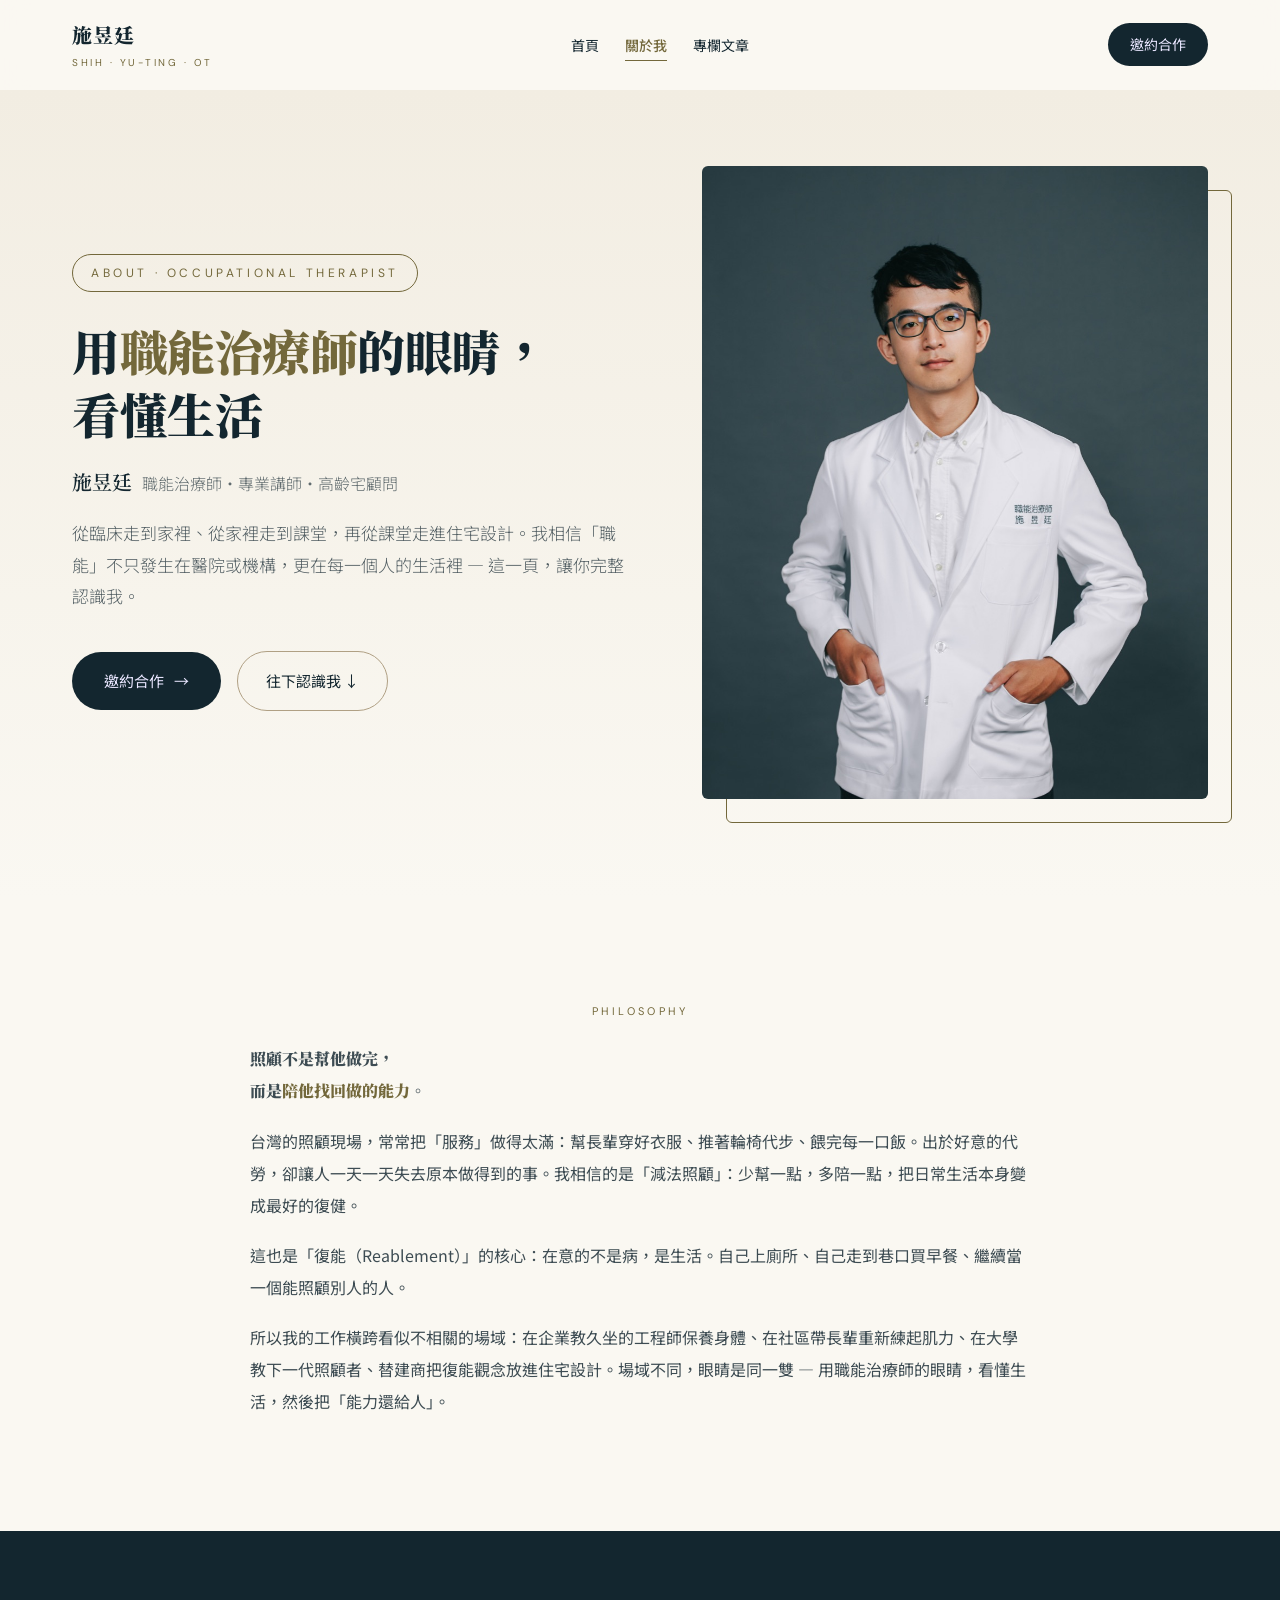
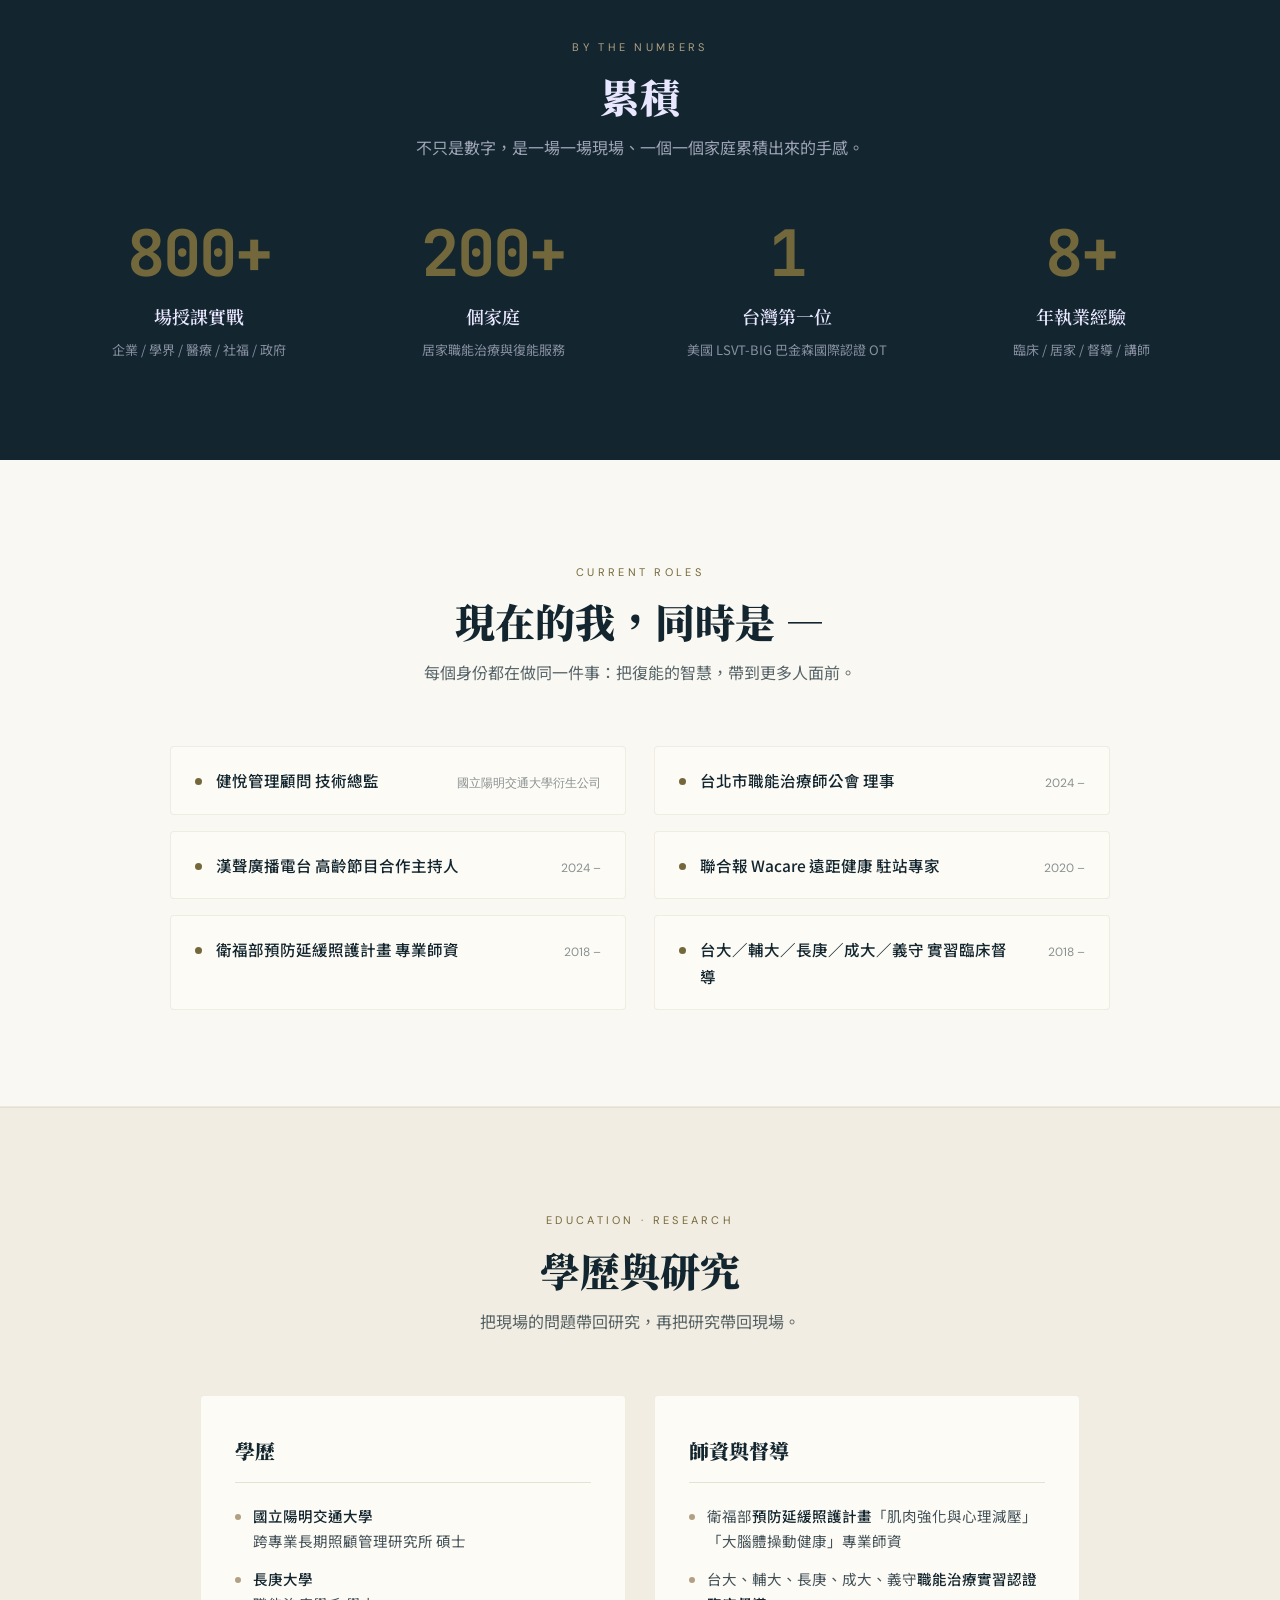
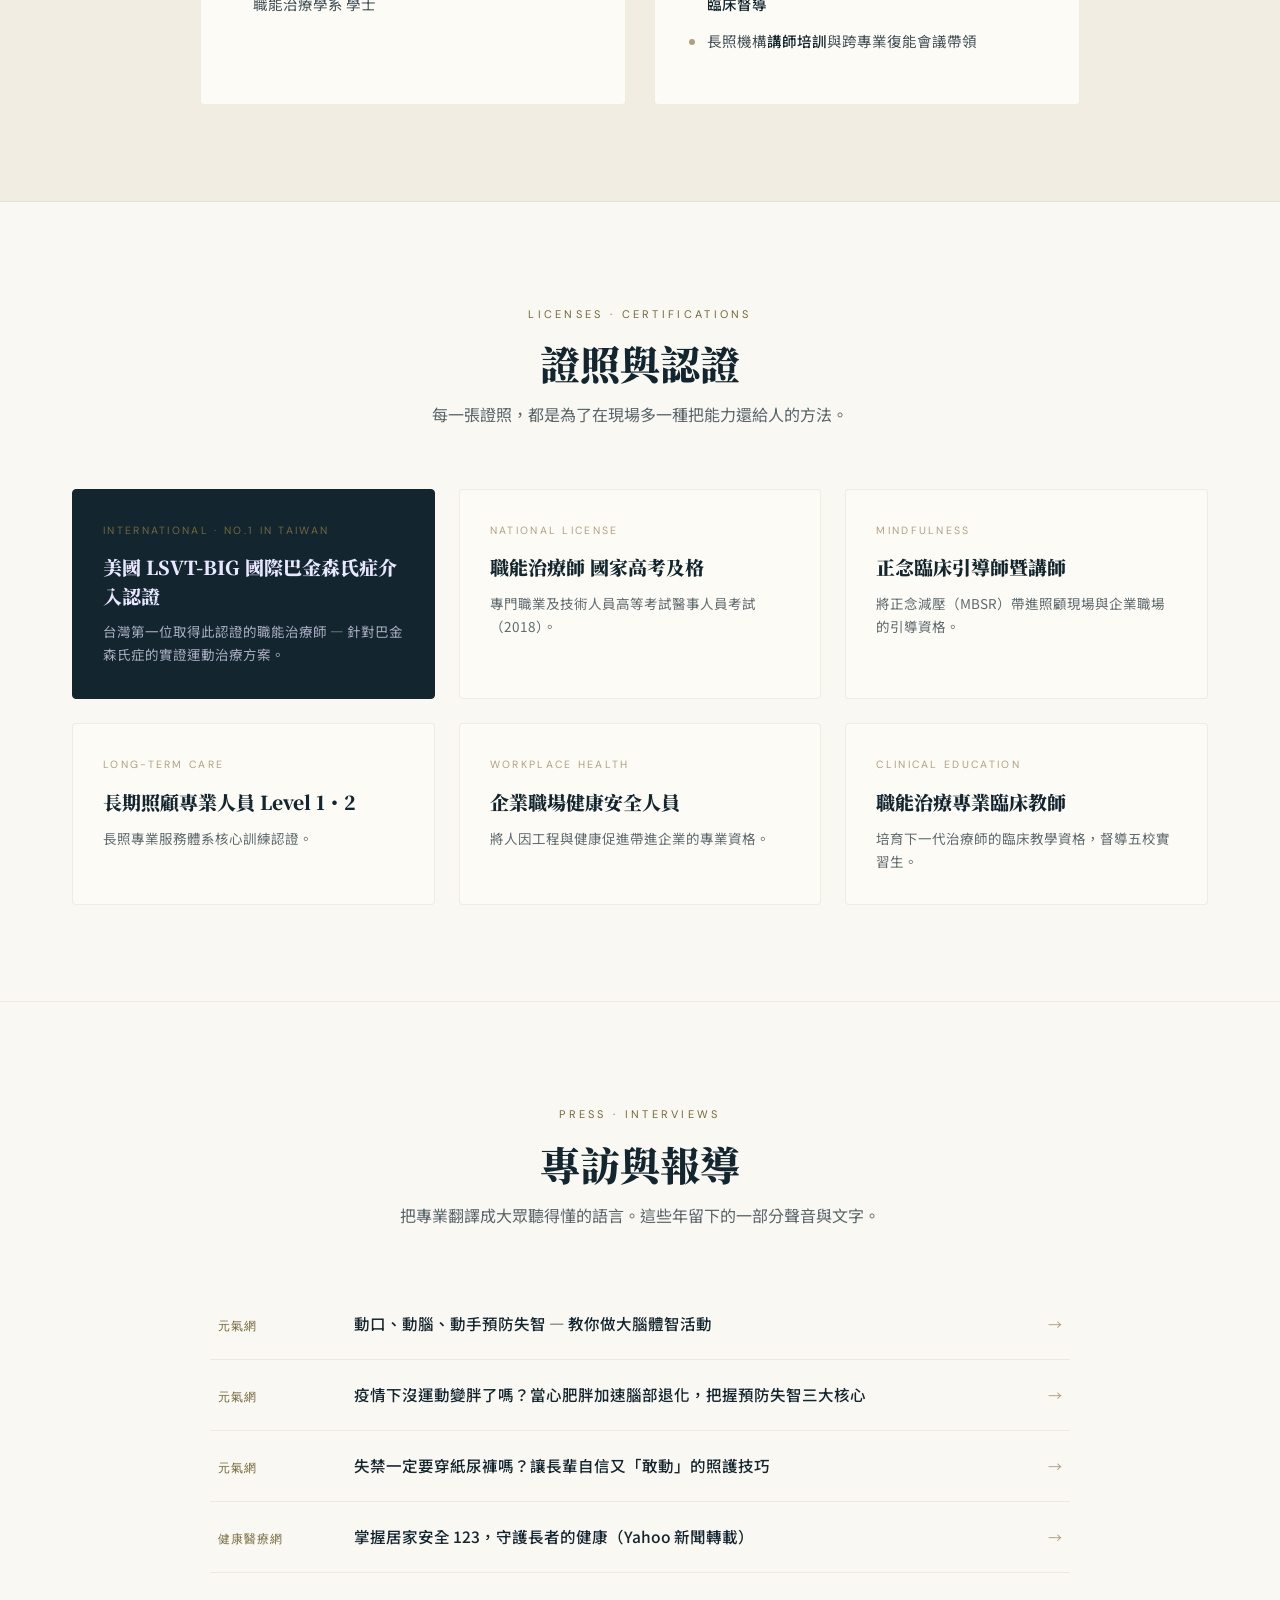
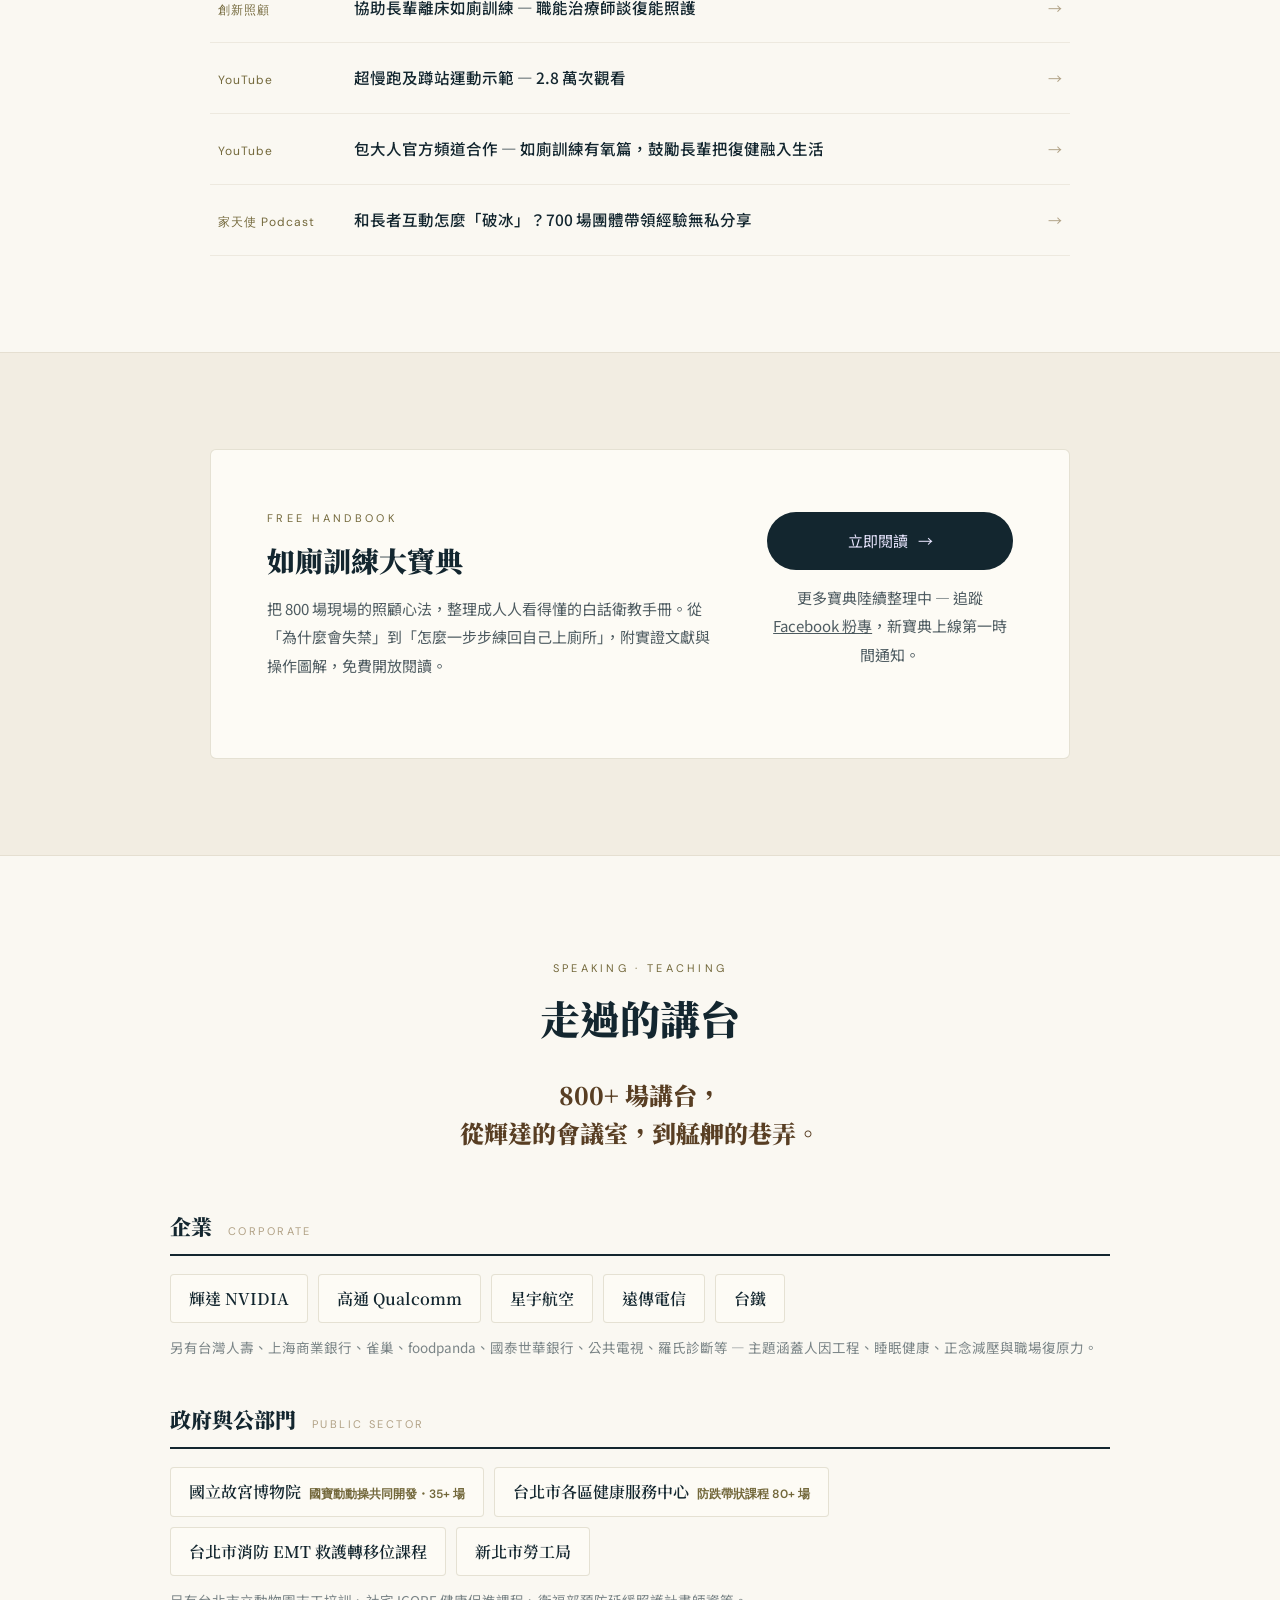
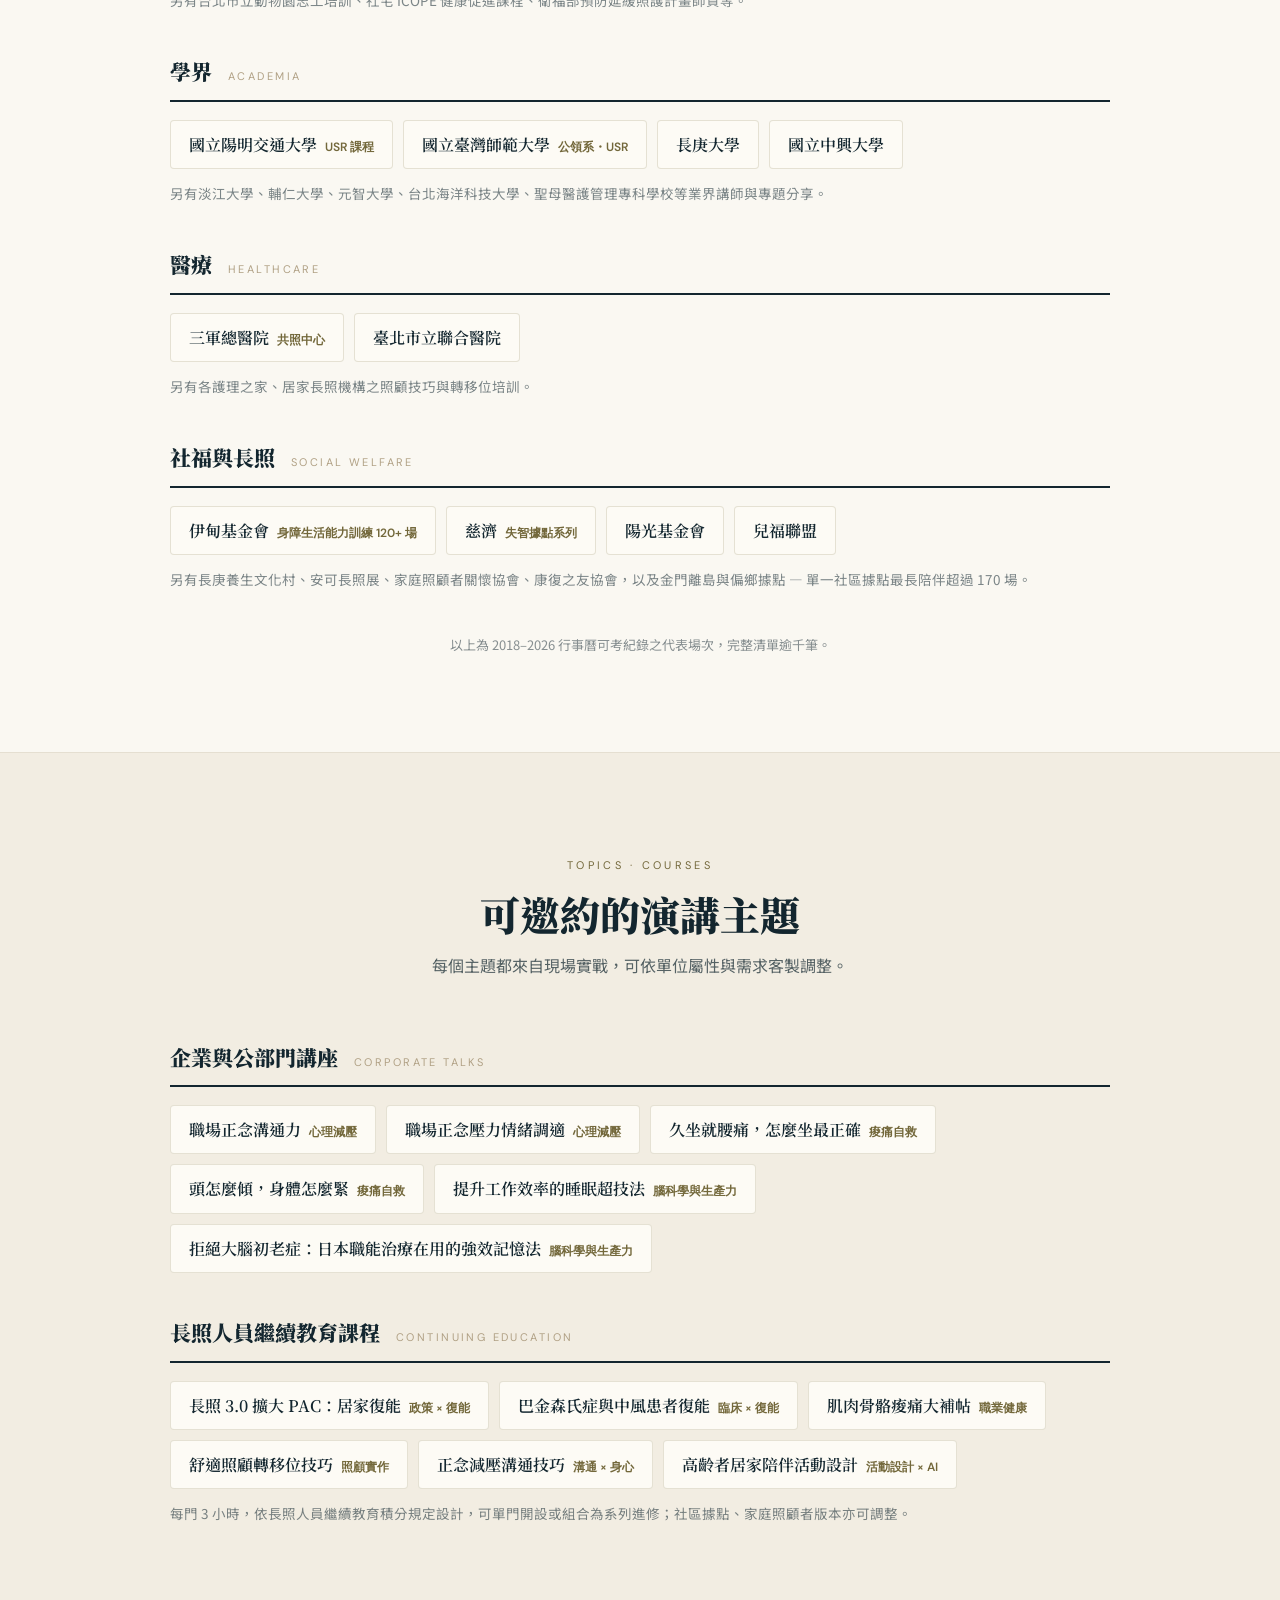
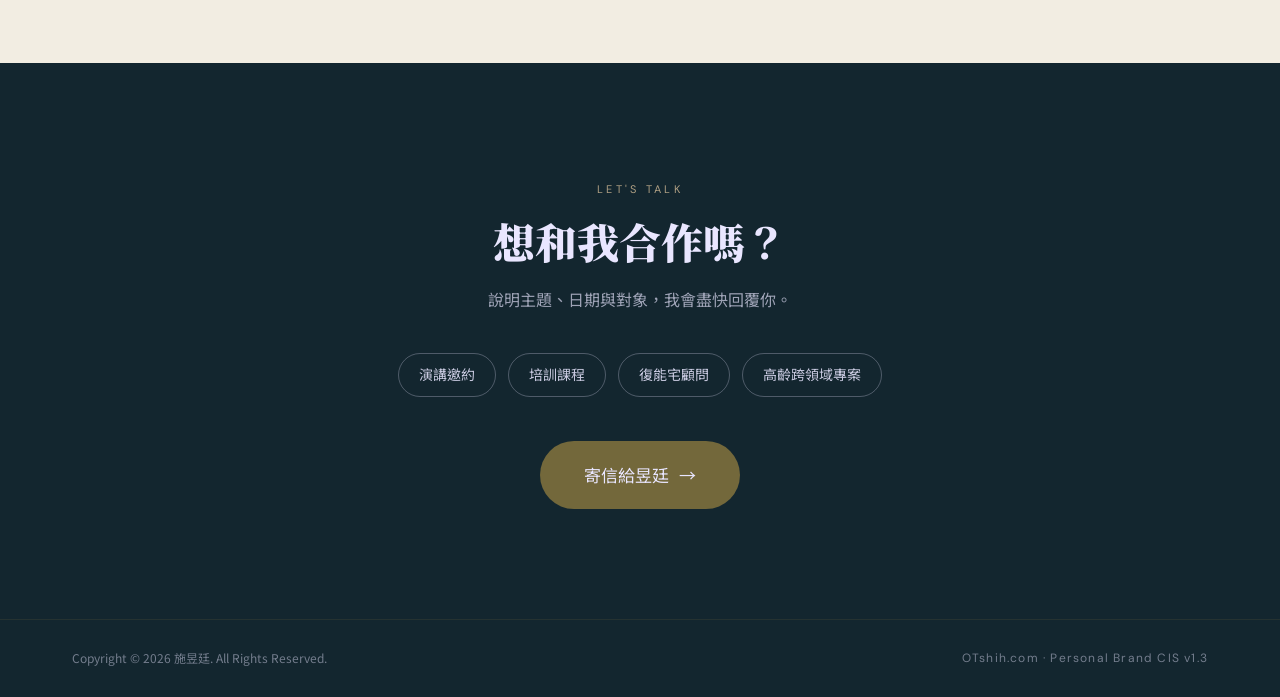
==== about/index.html @ b45e1c43 "feat: 新增關於我(/about/)與專欄文章(/articles/)頁，導覽改三欄 - 選單濃縮為「首頁・關於我・專欄文章」，加 scrollspy - /about/ 信任階梯：理念、累積、現" ====
<!DOCTYPE html>
<html lang="zh-TW">
<head>
  <meta charset="UTF-8">
  <meta name="viewport" content="width=device-width, initial-scale=1.0">
  <title>關於昱廷｜施昱廷 職能治療師</title>
  <meta name="description" content="施昱廷，職能治療師、專業講師、高齡宅顧問。台灣第一位取得美國 LSVT-BIG 國際巴金森認證之職能治療師，800+ 場授課實戰、200+ 個家庭服務。用職能治療師的眼睛，看懂生活。">
  <meta name="author" content="施昱廷 Shih, Yu-Ting">
  <meta name="keywords" content="施昱廷, 職能治療師, 關於, 經歷, 證照, LSVT BIG, 巴金森, 復能, 高齡友善住宅, 培訓講師, 演講邀約">
  <link rel="canonical" href="https://otshih.com/about/">

  <!-- Open Graph -->
  <meta property="og:type" content="profile">
  <meta property="og:locale" content="zh_TW">
  <meta property="og:site_name" content="施昱廷個人品牌官網">
  <meta property="og:url" content="https://otshih.com/about/">
  <meta property="og:title" content="關於昱廷｜施昱廷 職能治療師">
  <meta property="og:description" content="800+ 場講台，從輝達的會議室到艋舺的巷弄。台灣第一位取得美國 LSVT-BIG 巴金森國際認證之職能治療師。">
  <meta property="og:image" content="https://otshih.com/assets/hero.jpg">
  <meta property="og:image:alt" content="施昱廷 — 職能治療師">

  <meta name="twitter:card" content="summary_large_image">
  <meta name="twitter:title" content="關於昱廷｜施昱廷 職能治療師">
  <meta name="twitter:description" content="800+ 場講台，從輝達的會議室到艋舺的巷弄。">
  <meta name="twitter:image" content="https://otshih.com/assets/hero.jpg">

  <meta name="theme-color" content="#13262F">

  <script type="application/ld+json">
  {
    "@context": "https://schema.org",
    "@type": "ProfilePage",
    "mainEntity": {
      "@type": "Person",
      "name": "施昱廷",
      "alternateName": "Shih, Yu-Ting",
      "jobTitle": ["職能治療師", "專業講師", "高齡友善住宅顧問"],
      "description": "用職能治療師的眼睛，看懂生活 — 台灣第一位取得美國 LSVT-BIG 國際巴金森氏症介入認證之職能治療師，800+ 場授課實戰。",
      "url": "https://otshih.com/about/",
      "image": "https://otshih.com/assets/about/portrait-window.jpg",
      "sameAs": [
        "https://www.facebook.com/shihyuting.OT/",
        "https://healjoy-housing.com/",
        "https://ankemedia.com/author/yutingshi"
      ],
      "email": "mailto:j2hsi9123@gmail.com",
      "alumniOf": [
        { "@type": "CollegeOrUniversity", "name": "長庚大學 職能治療學系" },
        { "@type": "CollegeOrUniversity", "name": "國立陽明交通大學 跨專業長期照顧管理研究所" }
      ],
      "memberOf": [
        { "@type": "Organization", "name": "台北市職能治療師公會", "roleName": "理事" }
      ],
      "worksFor": { "@type": "Organization", "name": "健悅管理顧問股份有限公司", "url": "https://healjoy-housing.com/" }
    }
  }
  </script>

  <link rel="preconnect" href="https://fonts.googleapis.com">
  <link rel="preconnect" href="https://fonts.gstatic.com" crossorigin>
  <link href="https://fonts.googleapis.com/css2?family=DM+Serif+Display:ital@0;1&family=DM+Sans:wght@300;400;500&family=JetBrains+Mono:wght@500;700&family=Noto+Serif+TC:wght@600;900&family=Noto+Sans+TC:wght@300;400;500;700&display=swap" rel="stylesheet">
  <style>
    /* ============ CSS Variables (CIS v1.3 — Earth Tone Edition) ============ */
    :root {
      --jet-black: #13262F;
      --olive-bark: #73683B;
      --deep-walnut: #583E23;
      --khaki-beige: #B0A084;
      --lavender: #E9E6FF;

      --paper: #FAF8F2;
      --cream: #F2EDE2;
      --card: #FDFBF5;

      --line: rgba(115, 104, 59, 0.18);
      --line-soft: rgba(115, 104, 59, 0.10);

      --serif-en: 'DM Serif Display', serif;
      --serif-tc: 'Noto Serif TC', serif;
      --sans-en: 'DM Sans', sans-serif;
      --sans-tc: 'Noto Sans TC', sans-serif;
      --mono: 'JetBrains Mono', monospace;
    }

    /* ============ Reset ============ */
    *, *::before, *::after { box-sizing: border-box; }
    body, h1, h2, h3, h4, p, ul, ol, figure, dl, dd, dt { margin: 0; padding: 0; }
    body {
      font-family: var(--sans-tc), var(--sans-en);
      font-weight: 400;
      color: var(--jet-black);
      background: var(--paper);
      line-height: 1.7;
      -webkit-font-smoothing: antialiased;
      -moz-osx-font-smoothing: grayscale;
    }
    img { display: block; max-width: 100%; height: auto; }
    a { color: inherit; text-decoration: none; }
    button { font: inherit; cursor: pointer; border: none; background: none; color: inherit; }
    ul { list-style: none; }

    .container { max-width: 1200px; margin: 0 auto; padding: 0 32px; }
    section { padding: 96px 0; }

    .eyebrow {
      display: inline-block;
      font-family: var(--sans-en);
      font-size: 11px;
      letter-spacing: 0.3em;
      color: var(--olive-bark);
      text-transform: uppercase;
      margin-bottom: 14px;
    }
    .section-header { text-align: center; max-width: 680px; margin: 0 auto 60px; }
    .section-header h2 {
      font-family: var(--serif-tc);
      font-weight: 900;
      font-size: 40px;
      line-height: 1.3;
      margin-bottom: 12px;
    }
    .section-header p {
      font-size: 16px;
      color: rgba(19, 38, 47, 0.7);
      line-height: 1.7;
    }

    /* ============ Nav ============ */
    nav.topbar {
      position: sticky;
      top: 0;
      z-index: 100;
      background: rgba(250, 248, 242, 0.88);
      backdrop-filter: blur(14px);
      -webkit-backdrop-filter: blur(14px);
      transition: box-shadow 0.3s ease;
      border-bottom: 1px solid transparent;
    }
    nav.topbar.scrolled {
      box-shadow: 0 2px 16px rgba(19, 38, 47, 0.06);
      border-bottom-color: rgba(115, 104, 59, 0.15);
    }
    nav.topbar .container {
      display: flex;
      align-items: center;
      justify-content: space-between;
      padding-top: 18px;
      padding-bottom: 18px;
    }
    .brand { display: flex; flex-direction: column; gap: 2px; }
    .brand-name { font-family: var(--serif-tc); font-weight: 900; font-size: 20px; letter-spacing: 0.04em; }
    .brand-sub { font-family: var(--sans-en); font-size: 10px; letter-spacing: 0.25em; color: var(--olive-bark); text-transform: uppercase; }
    .nav-links { display: flex; gap: 26px; }
    .nav-links a { font-size: 14px; position: relative; transition: color 0.2s; }
    .nav-links a:hover { color: var(--olive-bark); }
    .nav-links a::after {
      content: ""; position: absolute; left: 0; bottom: -6px;
      width: 0; height: 1px; background: var(--olive-bark); transition: width 0.3s;
    }
    .nav-links a:hover::after { width: 100%; }
    .nav-links a.active { color: var(--olive-bark); font-weight: 500; }
    .nav-links a.active::after { width: 100%; }
    .nav-cta {
      padding: 10px 22px; background: var(--jet-black); color: var(--lavender);
      font-size: 14px; border-radius: 100px; transition: all 0.2s;
    }
    .nav-cta:hover { background: var(--olive-bark); transform: translateY(-1px); }
    @media (max-width: 880px) { .nav-links { display: none; } }

    /* ============ About Hero ============ */
    .hero {
      padding: 76px 0 100px;
      background: linear-gradient(180deg, var(--cream) 0%, var(--paper) 100%);
    }
    .hero-grid {
      display: grid;
      grid-template-columns: 1.05fr 0.95fr;
      gap: 70px;
      align-items: center;
    }
    .hero-tag {
      display: inline-block;
      font-family: var(--sans-en);
      font-size: 12px;
      letter-spacing: 0.3em;
      text-transform: uppercase;
      color: var(--olive-bark);
      padding: 8px 18px;
      border: 1px solid var(--olive-bark);
      border-radius: 100px;
      margin-bottom: 28px;
    }
    .hero h1 {
      font-family: var(--serif-tc);
      font-weight: 900;
      font-size: 48px;
      line-height: 1.3;
      letter-spacing: -0.01em;
      margin-bottom: 20px;
    }
    .hero h1 em { font-style: normal; color: var(--olive-bark); }
    .hero .identity {
      font-family: var(--serif-tc);
      font-weight: 600;
      font-size: 20px;
      margin-bottom: 8px;
    }
    .hero .identity span {
      font-family: var(--sans-tc);
      font-weight: 300;
      font-size: 16px;
      color: rgba(19, 38, 47, 0.66);
      margin-left: 10px;
    }
    .hero .subtitle {
      font-weight: 300;
      font-size: 17px;
      line-height: 1.85;
      color: rgba(19, 38, 47, 0.72);
      margin: 18px 0 40px;
      max-width: 34em;
    }
    .btn-primary {
      display: inline-flex; align-items: center; gap: 10px;
      padding: 16px 32px; background: var(--jet-black); color: var(--lavender);
      font-size: 15px; border-radius: 100px; transition: all 0.25s ease;
    }
    .btn-primary:hover {
      background: var(--olive-bark); transform: translateY(-2px);
      box-shadow: 0 12px 28px rgba(115, 104, 59, 0.3);
    }
    .btn-primary::after { content: "→"; transition: transform 0.2s; }
    .btn-primary:hover::after { transform: translateX(4px); }
    .btn-ghost {
      display: inline-flex; align-items: center; gap: 8px;
      padding: 16px 28px; font-size: 15px; border-radius: 100px;
      border: 1px solid var(--khaki-beige); color: var(--jet-black);
      transition: all 0.25s; margin-left: 12px;
    }
    .btn-ghost:hover { border-color: var(--olive-bark); color: var(--olive-bark); }
    .hero-photo { position: relative; }
    .hero-photo img {
      width: 100%;
      aspect-ratio: 4/5;
      object-fit: cover;
      object-position: 50% 20%;
      border-radius: 6px;
      position: relative;
      z-index: 2;
    }
    .hero-photo::before {
      content: "";
      position: absolute;
      inset: 24px -24px -24px 24px;
      border: 1px solid var(--olive-bark);
      border-radius: 6px;
      z-index: 1;
    }
    @media (max-width: 880px) {
      .hero-grid { grid-template-columns: 1fr; gap: 44px; }
      .hero h1 { font-size: 34px; }
      .btn-ghost { margin-left: 0; margin-top: 12px; }
    }

    /* ============ Philosophy ============ */
    #philosophy { background: var(--paper); }
    .philosophy-inner { max-width: 780px; margin: 0 auto; text-align: center; }
    .philosophy-quote {
      font-family: var(--serif-tc);
      font-weight: 900;
      font-size: 34px;
      line-height: 1.5;
      margin: 8px 0 36px;
    }
    .philosophy-quote em { font-style: normal; color: var(--olive-bark); }
    .philosophy-inner p {
      font-size: 16px;
      line-height: 2;
      color: rgba(19, 38, 47, 0.82);
      margin-bottom: 18px;
      text-align: left;
    }
    @media (max-width: 880px) { .philosophy-quote { font-size: 26px; } }

    /* ============ Stats (4-up dark) ============ */
    #numbers {
      background: var(--jet-black);
      color: var(--lavender);
      padding: 100px 0;
    }
    #numbers .section-header h2 { color: var(--lavender); }
    #numbers .section-header p { color: rgba(233, 230, 255, 0.65); }
    .stats-grid {
      display: grid;
      grid-template-columns: repeat(4, 1fr);
      gap: 40px;
    }
    .stat-item { text-align: center; padding: 0 8px; }
    .stat-number {
      font-family: var(--mono);
      font-weight: 700;
      font-size: 64px;
      line-height: 1;
      color: var(--olive-bark);
      letter-spacing: -0.03em;
      margin-bottom: 16px;
    }
    .stat-label {
      font-family: var(--serif-tc);
      font-weight: 600;
      font-size: 18px;
      color: var(--lavender);
      margin-bottom: 8px;
    }
    .stat-sub { font-size: 13px; color: rgba(233, 230, 255, 0.55); line-height: 1.5; }
    @media (max-width: 880px) {
      .stats-grid { grid-template-columns: repeat(2, 1fr); gap: 40px 20px; }
      .stat-number { font-size: 48px; }
    }

    /* ============ Roles (現任) ============ */
    #roles { background: var(--paper); border-bottom: 1px solid var(--line-soft); }
    .roles-grid {
      display: grid;
      grid-template-columns: repeat(2, 1fr);
      gap: 16px 28px;
      max-width: 940px;
      margin: 0 auto;
    }
    .role-item {
      display: flex;
      align-items: baseline;
      gap: 14px;
      background: var(--card);
      border: 1px solid var(--line-soft);
      border-radius: 4px;
      padding: 20px 24px;
    }
    .role-item .dot {
      width: 7px; height: 7px; border-radius: 100px;
      background: var(--olive-bark); flex-shrink: 0;
      position: relative; top: -2px;
    }
    .role-name { font-weight: 500; font-size: 15.5px; }
    .role-time {
      font-family: var(--sans-en);
      font-size: 12px;
      color: rgba(19, 38, 47, 0.5);
      margin-left: auto;
      white-space: nowrap;
      padding-left: 12px;
    }
    @media (max-width: 760px) { .roles-grid { grid-template-columns: 1fr; } }

    /* ============ Certifications ============ */
    #certs { background: var(--paper); border-bottom: 1px solid var(--line-soft); }
    .certs-grid {
      display: grid;
      grid-template-columns: repeat(3, 1fr);
      gap: 24px;
    }
    .cert-card {
      background: var(--card);
      border: 1px solid var(--line-soft);
      border-radius: 4px;
      padding: 32px 30px;
      transition: all 0.25s;
    }
    .cert-card:hover { border-color: var(--olive-bark); transform: translateY(-3px); box-shadow: 0 16px 32px rgba(19, 38, 47, 0.06); }
    .cert-card.flagship {
      background: var(--jet-black);
      color: var(--lavender);
      border-color: var(--jet-black);
    }
    .cert-tag {
      font-family: var(--sans-en);
      font-size: 10.5px;
      letter-spacing: 0.22em;
      text-transform: uppercase;
      color: var(--khaki-beige);
      margin-bottom: 14px;
    }
    .cert-card.flagship .cert-tag { color: var(--olive-bark); }
    .cert-name {
      font-family: var(--serif-tc);
      font-weight: 900;
      font-size: 19px;
      line-height: 1.5;
      margin-bottom: 10px;
    }
    .cert-desc { font-size: 13.5px; line-height: 1.7; color: rgba(19, 38, 47, 0.68); }
    .cert-card.flagship .cert-desc { color: rgba(233, 230, 255, 0.7); }
    @media (max-width: 990px) { .certs-grid { grid-template-columns: repeat(2, 1fr); } }
    @media (max-width: 660px) { .certs-grid { grid-template-columns: 1fr; } }

    /* ============ Press ============ */
    #press { background: var(--paper); }
    .press-list { max-width: 860px; margin: 0 auto; }
    .press-item {
      display: flex;
      align-items: baseline;
      gap: 18px;
      padding: 22px 8px;
      border-bottom: 1px solid var(--line-soft);
      transition: all 0.2s;
    }
    a.press-item:hover { background: var(--card); padding-left: 16px; }
    a.press-item:hover .press-title { color: var(--olive-bark); }
    .press-outlet {
      font-family: var(--sans-en);
      font-size: 12px;
      letter-spacing: 0.08em;
      color: var(--olive-bark);
      flex: 0 0 118px;
      white-space: nowrap;
    }
    .press-title { font-size: 15.5px; font-weight: 500; line-height: 1.6; transition: color 0.2s; }
    .press-arrow { margin-left: auto; color: var(--khaki-beige); font-size: 14px; padding-left: 12px; }
    @media (max-width: 660px) {
      .press-item { flex-direction: column; gap: 6px; }
      .press-outlet { flex-basis: auto; }
      .press-arrow { display: none; }
    }

    /* ============ Handbook ============ */
    #handbook { background: var(--cream); border-top: 1px solid var(--line-soft); border-bottom: 1px solid var(--line-soft); }
    .handbook-card {
      max-width: 860px;
      margin: 0 auto;
      background: var(--card);
      border: 1px solid var(--line);
      border-radius: 6px;
      padding: 52px 56px;
      display: grid;
      grid-template-columns: 1.3fr 0.7fr;
      gap: 44px;
      align-items: center;
    }
    .handbook-card h3 {
      font-family: var(--serif-tc);
      font-weight: 900;
      font-size: 28px;
      margin-bottom: 14px;
      line-height: 1.4;
    }
    .handbook-card p { font-size: 15px; line-height: 1.9; color: rgba(19, 38, 47, 0.75); margin-bottom: 26px; }
    .handbook-side { text-align: center; }
    .handbook-side .btn-primary { width: 100%; justify-content: center; margin-bottom: 14px; }
    .handbook-note { font-size: 12.5px; color: rgba(19, 38, 47, 0.55); line-height: 1.7; }
    @media (max-width: 820px) {
      .handbook-card { grid-template-columns: 1fr; padding: 40px 32px; }
    }

    /* ============ Stages (走過的講台) ============ */
    #stages { background: var(--paper); }
    .stages-tagline {
      text-align: center;
      font-family: var(--serif-tc);
      font-weight: 900;
      font-size: 24px;
      color: var(--deep-walnut);
      margin: -28px auto 56px;
      max-width: 640px;
      line-height: 1.6;
    }
    .stage-group { max-width: 940px; margin: 0 auto 42px; }
    .stage-cat {
      display: flex;
      align-items: baseline;
      gap: 16px;
      margin-bottom: 18px;
      padding-bottom: 10px;
      border-bottom: 2px solid var(--jet-black);
    }
    .stage-cat h3 {
      font-family: var(--serif-tc);
      font-weight: 900;
      font-size: 21px;
    }
    .stage-cat .stage-cat-en {
      font-family: var(--sans-en);
      font-size: 11px;
      letter-spacing: 0.22em;
      text-transform: uppercase;
      color: var(--khaki-beige);
    }
    .stage-featured {
      display: flex;
      flex-wrap: wrap;
      gap: 10px;
      margin-bottom: 12px;
    }
    .stage-featured span {
      font-family: var(--serif-tc);
      font-weight: 600;
      font-size: 16px;
      background: var(--card);
      border: 1px solid var(--line);
      border-radius: 4px;
      padding: 10px 18px;
    }
    .stage-featured span em {
      font-style: normal;
      font-family: var(--sans-en);
      font-size: 12px;
      color: var(--olive-bark);
      margin-left: 8px;
    }
    .stage-more {
      font-size: 13.5px;
      color: rgba(19, 38, 47, 0.55);
      line-height: 1.8;
    }
    .stages-footnote {
      text-align: center;
      font-size: 13px;
      color: rgba(19, 38, 47, 0.5);
      margin-top: 8px;
    }

    /* ============ Education（學歷與研究）============ */
    #education { background: var(--cream); border-top: 1px solid var(--line-soft); border-bottom: 1px solid var(--line-soft); }
    /* ============ Topics（可邀約主題）============ */
    #topics { background: var(--cream); border-top: 1px solid var(--line-soft); }
    .academic-grid {
      display: grid;
      grid-template-columns: repeat(2, 1fr);
      gap: 28px;
      max-width: 880px;
      margin: 0 auto;
    }
    .academic-card {
      background: var(--card);
      border: 1px solid var(--line-soft);
      border-radius: 4px;
      padding: 38px 34px;
    }
    .academic-card h3 {
      font-family: var(--serif-tc);
      font-weight: 900;
      font-size: 20px;
      margin-bottom: 20px;
      padding-bottom: 14px;
      border-bottom: 1px solid var(--line);
    }
    .academic-card li {
      font-size: 14.5px;
      line-height: 1.75;
      color: rgba(19, 38, 47, 0.8);
      padding-left: 18px;
      position: relative;
      margin-bottom: 12px;
    }
    .academic-card li::before {
      content: "";
      position: absolute;
      left: 0;
      top: 11px;
      width: 6px;
      height: 6px;
      border-radius: 100px;
      background: var(--khaki-beige);
    }
    .academic-card li strong { font-weight: 500; color: var(--jet-black); }
    @media (max-width: 880px) { .academic-grid { grid-template-columns: 1fr; } }

    /* ============ Contact ============ */
    #contact {
      background: var(--jet-black);
      color: var(--lavender);
      text-align: center;
      padding: 110px 0;
    }
    .contact-headline {
      font-family: var(--serif-tc);
      font-weight: 900;
      font-size: 42px;
      line-height: 1.35;
      max-width: 720px;
      margin: 0 auto 16px;
      color: var(--lavender);
    }
    .contact-sub { font-size: 16px; color: rgba(233, 230, 255, 0.65); margin-bottom: 40px; }
    .contact-types {
      display: flex;
      flex-wrap: wrap;
      justify-content: center;
      gap: 12px;
      margin-bottom: 44px;
    }
    .contact-types span {
      font-size: 14px;
      padding: 9px 20px;
      border: 1px solid rgba(233, 230, 255, 0.28);
      border-radius: 100px;
      color: rgba(233, 230, 255, 0.85);
    }
    .contact-cta {
      display: inline-flex; align-items: center; gap: 10px;
      padding: 20px 44px; background: var(--olive-bark); color: var(--lavender);
      font-size: 17px; border-radius: 100px; transition: all 0.25s;
    }
    .contact-cta:hover {
      background: var(--khaki-beige); color: var(--jet-black);
      transform: translateY(-2px);
      box-shadow: 0 12px 28px rgba(176, 160, 132, 0.35);
    }
    .contact-cta::after { content: "→"; transition: transform 0.2s; }
    .contact-cta:hover::after { transform: translateX(4px); }
    @media (max-width: 880px) { .contact-headline { font-size: 30px; } }

    /* ============ Footer ============ */
    footer {
      background: var(--jet-black);
      color: rgba(233, 230, 255, 0.45);
      padding: 28px 0;
      text-align: center;
      font-size: 12px;
      border-top: 1px solid rgba(115, 104, 59, 0.18);
    }
    .footer-grid {
      display: flex;
      justify-content: space-between;
      flex-wrap: wrap;
      gap: 12px;
      align-items: center;
    }
    .footer-right { font-family: var(--sans-en); letter-spacing: 0.1em; }
    @media (max-width: 700px) { .footer-grid { justify-content: center; } }
  </style>
</head>
<body>

  <!-- =================== NAV =================== -->
  <nav class="topbar" id="topnav">
    <div class="container">
      <a href="/" class="brand">
        <span class="brand-name">施昱廷</span>
        <span class="brand-sub">SHIH · YU-TING · OT</span>
      </a>
      <ul class="nav-links">
        <li><a href="/">首頁</a></li>
        <li><a href="/about/" class="active">關於我</a></li>
        <li><a href="/articles/">專欄文章</a></li>
      </ul>
      <a href="/#contact" class="nav-cta">邀約合作</a>
    </div>
  </nav>

  <!-- =================== HERO =================== -->
  <section class="hero">
    <div class="container">
      <div class="hero-grid">
        <div class="hero-text">
          <span class="hero-tag">About · Occupational Therapist</span>
          <h1>用<em>職能治療師</em>的眼睛，<br>看懂生活</h1>
          <p class="identity">施昱廷<span>職能治療師・專業講師・高齡宅顧問</span></p>
          <p class="subtitle">從臨床走到家裡、從家裡走到課堂，再從課堂走進住宅設計。我相信「職能」不只發生在醫院或機構，更在每一個人的生活裡 — 這一頁，讓你完整認識我。</p>
          <div>
            <a href="/#contact" class="btn-primary">邀約合作</a>
            <a href="#philosophy" class="btn-ghost">往下認識我 ↓</a>
          </div>
        </div>
        <div class="hero-photo">
          <img src="/assets/about/portrait-window.jpg" alt="施昱廷 — 職能治療師白袍形象照" loading="eager">
        </div>
      </div>
    </div>
  </section>

  <!-- =================== PHILOSOPHY =================== -->
  <section id="philosophy">
    <div class="container">
      <div class="philosophy-inner">
        <span class="eyebrow">Philosophy</span>
        <p class="philosophy-quote">照顧不是幫他做完，<br>而是<em>陪他找回做的能力</em>。</p>
        <p>台灣的照顧現場，常常把「服務」做得太滿：幫長輩穿好衣服、推著輪椅代步、餵完每一口飯。出於好意的代勞，卻讓人一天一天失去原本做得到的事。我相信的是「減法照顧」：少幫一點，多陪一點，把日常生活本身變成最好的復健。</p>
        <p>這也是「復能（Reablement）」的核心：在意的不是病，是生活。自己上廁所、自己走到巷口買早餐、繼續當一個能照顧別人的人。</p>
        <p>所以我的工作橫跨看似不相關的場域：在企業教久坐的工程師保養身體、在社區帶長輩重新練起肌力、在大學教下一代照顧者、替建商把復能觀念放進住宅設計。場域不同，眼睛是同一雙 — 用職能治療師的眼睛，看懂生活，然後把「能力還給人」。</p>
      </div>
    </div>
  </section>

  <!-- =================== NUMBERS =================== -->
  <section id="numbers">
    <div class="container">
      <div class="section-header">
        <span class="eyebrow" style="color: var(--khaki-beige);">By the Numbers</span>
        <h2>累積</h2>
        <p>不只是數字，是一場一場現場、一個一個家庭累積出來的手感。</p>
      </div>
      <div class="stats-grid">
        <div class="stat-item">
          <div class="stat-number">800+</div>
          <div class="stat-label">場授課實戰</div>
          <div class="stat-sub">企業 / 學界 / 醫療 / 社福 / 政府</div>
        </div>
        <div class="stat-item">
          <div class="stat-number">200+</div>
          <div class="stat-label">個家庭</div>
          <div class="stat-sub">居家職能治療與復能服務</div>
        </div>
        <div class="stat-item">
          <div class="stat-number">1</div>
          <div class="stat-label">台灣第一位</div>
          <div class="stat-sub">美國 LSVT-BIG 巴金森國際認證 OT</div>
        </div>
        <div class="stat-item">
          <div class="stat-number">8+</div>
          <div class="stat-label">年執業經驗</div>
          <div class="stat-sub">臨床 / 居家 / 督導 / 講師</div>
        </div>
      </div>
    </div>
  </section>

  <!-- =================== ROLES =================== -->
  <section id="roles">
    <div class="container">
      <div class="section-header">
        <span class="eyebrow">Current Roles</span>
        <h2>現在的我，同時是 —</h2>
        <p>每個身份都在做同一件事：把復能的智慧，帶到更多人面前。</p>
      </div>
      <div class="roles-grid">
        <div class="role-item"><span class="dot"></span><span class="role-name">健悅管理顧問 技術總監</span><span class="role-time">國立陽明交通大學衍生公司</span></div>
        <div class="role-item"><span class="dot"></span><span class="role-name">台北市職能治療師公會 理事</span><span class="role-time">2024 –</span></div>
        <div class="role-item"><span class="dot"></span><span class="role-name">漢聲廣播電台 高齡節目合作主持人</span><span class="role-time">2024 –</span></div>
        <div class="role-item"><span class="dot"></span><span class="role-name">聯合報 Wacare 遠距健康 駐站專家</span><span class="role-time">2020 –</span></div>
        <div class="role-item"><span class="dot"></span><span class="role-name">衛福部預防延緩照護計畫 專業師資</span><span class="role-time">2018 –</span></div>
        <div class="role-item"><span class="dot"></span><span class="role-name">台大／輔大／長庚／成大／義守 實習臨床督導</span><span class="role-time">2018 –</span></div>
      </div>
    </div>
  </section>

  <!-- =================== EDUCATION =================== -->
  <section id="education">
    <div class="container">
      <div class="section-header">
        <span class="eyebrow">Education · Research</span>
        <h2>學歷與研究</h2>
        <p>把現場的問題帶回研究，再把研究帶回現場。</p>
      </div>
      <div class="academic-grid">
        <div class="academic-card">
          <h3>學歷</h3>
          <ul>
            <li><strong>國立陽明交通大學</strong><br>跨專業長期照顧管理研究所 碩士</li>
            <li><strong>長庚大學</strong><br>職能治療學系 學士</li>
          </ul>
        </div>
        <div class="academic-card">
          <h3>師資與督導</h3>
          <ul>
            <li>衛福部<strong>預防延緩照護計畫</strong>「肌肉強化與心理減壓」「大腦體操動健康」專業師資</li>
            <li>台大、輔大、長庚、成大、義守<strong>職能治療實習認證臨床督導</strong></li>
            <li>長照機構<strong>講師培訓</strong>與跨專業復能會議帶領</li>
          </ul>
        </div>
      </div>
    </div>
  </section>

  <!-- =================== CERTS =================== -->
  <section id="certs">
    <div class="container">
      <div class="section-header">
        <span class="eyebrow">Licenses · Certifications</span>
        <h2>證照與認證</h2>
        <p>每一張證照，都是為了在現場多一種把能力還給人的方法。</p>
      </div>
      <div class="certs-grid">
        <div class="cert-card flagship">
          <div class="cert-tag">International · No.1 in Taiwan</div>
          <div class="cert-name">美國 LSVT-BIG 國際巴金森氏症介入認證</div>
          <p class="cert-desc">台灣第一位取得此認證的職能治療師 — 針對巴金森氏症的實證運動治療方案。</p>
        </div>
        <div class="cert-card">
          <div class="cert-tag">National License</div>
          <div class="cert-name">職能治療師 國家高考及格</div>
          <p class="cert-desc">專門職業及技術人員高等考試醫事人員考試（2018）。</p>
        </div>
        <div class="cert-card">
          <div class="cert-tag">Mindfulness</div>
          <div class="cert-name">正念臨床引導師暨講師</div>
          <p class="cert-desc">將正念減壓（MBSR）帶進照顧現場與企業職場的引導資格。</p>
        </div>
        <div class="cert-card">
          <div class="cert-tag">Long-Term Care</div>
          <div class="cert-name">長期照顧專業人員 Level 1・2</div>
          <p class="cert-desc">長照專業服務體系核心訓練認證。</p>
        </div>
        <div class="cert-card">
          <div class="cert-tag">Workplace Health</div>
          <div class="cert-name">企業職場健康安全人員</div>
          <p class="cert-desc">將人因工程與健康促進帶進企業的專業資格。</p>
        </div>
        <div class="cert-card">
          <div class="cert-tag">Clinical Education</div>
          <div class="cert-name">職能治療專業臨床教師</div>
          <p class="cert-desc">培育下一代治療師的臨床教學資格，督導五校實習生。</p>
        </div>
      </div>
    </div>
  </section>

  <!-- =================== PRESS =================== -->
  <section id="press">
    <div class="container">
      <div class="section-header">
        <span class="eyebrow">Press · Interviews</span>
        <h2>專訪與報導</h2>
        <p>把專業翻譯成大眾聽得懂的語言。這些年留下的一部分聲音與文字。</p>
      </div>
      <div class="press-list">
        <a class="press-item" href="https://health.udn.com/health/story/6033/5627144" target="_blank" rel="noopener"><span class="press-outlet">元氣網</span><span class="press-title">動口、動腦、動手預防失智 — 教你做大腦體智活動</span><span class="press-arrow">→</span></a>
        <a class="press-item" href="https://health.udn.com/health/story/10696/5618877" target="_blank" rel="noopener"><span class="press-outlet">元氣網</span><span class="press-title">疫情下沒運動變胖了嗎？當心肥胖加速腦部退化，把握預防失智三大核心</span><span class="press-arrow">→</span></a>
        <a class="press-item" href="https://www.youtube.com/watch?v=D_B1XCWqUmw" target="_blank" rel="noopener"><span class="press-outlet">元氣網</span><span class="press-title">失禁一定要穿紙尿褲嗎？讓長輩自信又「敢動」的照護技巧</span><span class="press-arrow">→</span></a>
        <a class="press-item" href="https://www.healthnews.com.tw/article/44670" target="_blank" rel="noopener"><span class="press-outlet">健康醫療網</span><span class="press-title">掌握居家安全 123，守護長者的健康（Yahoo 新聞轉載）</span><span class="press-arrow">→</span></a>
        <a class="press-item" href="https://www.ankecare.com/article/2485-2023-04-06-06-08-03" target="_blank" rel="noopener"><span class="press-outlet">創新照顧</span><span class="press-title">協助長輩離床如廁訓練 — 職能治療師談復能照護</span><span class="press-arrow">→</span></a>
        <a class="press-item" href="https://www.youtube.com/watch?v=0_45a8_zjVs" target="_blank" rel="noopener"><span class="press-outlet">YouTube</span><span class="press-title">超慢跑及蹲站運動示範 — 2.8 萬次觀看</span><span class="press-arrow">→</span></a>
        <a class="press-item" href="https://www.youtube.com/watch?v=DqbY6N1tDKE" target="_blank" rel="noopener"><span class="press-outlet">YouTube</span><span class="press-title">包大人官方頻道合作 — 如廁訓練有氧篇，鼓勵長輩把復健融入生活</span><span class="press-arrow">→</span></a>
        <a class="press-item" href="https://podcasts.apple.com/hk/podcast/id1567737352?i=1000669583635" target="_blank" rel="noopener"><span class="press-outlet">家天使 Podcast</span><span class="press-title">和長者互動怎麼「破冰」？700 場團體帶領經驗無私分享</span><span class="press-arrow">→</span></a>
      </div>
    </div>
  </section>

  <!-- =================== HANDBOOK =================== -->
  <section id="handbook">
    <div class="container">
      <div class="handbook-card">
        <div>
          <span class="eyebrow">Free Handbook</span>
          <h3>如廁訓練大寶典</h3>
          <p>把 800 場現場的照顧心法，整理成人人看得懂的白話衛教手冊。從「為什麼會失禁」到「怎麼一步步練回自己上廁所」，附實證文獻與操作圖解，免費開放閱讀。</p>
        </div>
        <div class="handbook-side">
          <a href="https://tim-healjoy.github.io/ot-handbooks/toilet-guide/" target="_blank" rel="noopener" class="btn-primary">立即閱讀</a>
          <p class="handbook-note">更多寶典陸續整理中 — 追蹤 <a href="https://www.facebook.com/shihyuting.OT/" target="_blank" rel="noopener" style="text-decoration: underline;">Facebook 粉專</a>，新寶典上線第一時間通知。</p>
        </div>
      </div>
    </div>
  </section>

  <!-- =================== STAGES =================== -->
  <section id="stages">
    <div class="container">
      <div class="section-header">
        <span class="eyebrow">Speaking · Teaching</span>
        <h2>走過的講台</h2>
      </div>
      <p class="stages-tagline">800+ 場講台，<br>從輝達的會議室，到艋舺的巷弄。</p>

      <div class="stage-group">
        <div class="stage-cat"><h3>企業</h3><span class="stage-cat-en">Corporate</span></div>
        <div class="stage-featured">
          <span>輝達 NVIDIA</span>
          <span>高通 Qualcomm</span>
          <span>星宇航空</span>
          <span>遠傳電信</span>
          <span>台鐵</span>
        </div>
        <p class="stage-more">另有台灣人壽、上海商業銀行、雀巢、foodpanda、國泰世華銀行、公共電視、羅氏診斷等 — 主題涵蓋人因工程、睡眠健康、正念減壓與職場復原力。</p>
      </div>

      <div class="stage-group">
        <div class="stage-cat"><h3>政府與公部門</h3><span class="stage-cat-en">Public Sector</span></div>
        <div class="stage-featured">
          <span>國立故宮博物院<em>國寶動動操共同開發・35+ 場</em></span>
          <span>台北市各區健康服務中心<em>防跌帶狀課程 80+ 場</em></span>
          <span>台北市消防 EMT 救護轉移位課程</span>
          <span>新北市勞工局</span>
        </div>
        <p class="stage-more">另有台北市立動物園志工培訓、社宅 ICOPE 健康促進課程、衛福部預防延緩照護計畫師資等。</p>
      </div>

      <div class="stage-group">
        <div class="stage-cat"><h3>學界</h3><span class="stage-cat-en">Academia</span></div>
        <div class="stage-featured">
          <span>國立陽明交通大學<em>USR 課程</em></span>
          <span>國立臺灣師範大學<em>公領系・USR</em></span>
          <span>長庚大學</span>
          <span>國立中興大學</span>
        </div>
        <p class="stage-more">另有淡江大學、輔仁大學、元智大學、台北海洋科技大學、聖母醫護管理專科學校等業界講師與專題分享。</p>
      </div>

      <div class="stage-group">
        <div class="stage-cat"><h3>醫療</h3><span class="stage-cat-en">Healthcare</span></div>
        <div class="stage-featured">
          <span>三軍總醫院<em>共照中心</em></span>
          <span>臺北市立聯合醫院</span>
        </div>
        <p class="stage-more">另有各護理之家、居家長照機構之照顧技巧與轉移位培訓。</p>
      </div>

      <div class="stage-group">
        <div class="stage-cat"><h3>社福與長照</h3><span class="stage-cat-en">Social Welfare</span></div>
        <div class="stage-featured">
          <span>伊甸基金會<em>身障生活能力訓練 120+ 場</em></span>
          <span>慈濟<em>失智據點系列</em></span>
          <span>陽光基金會</span>
          <span>兒福聯盟</span>
        </div>
        <p class="stage-more">另有長庚養生文化村、安可長照展、家庭照顧者關懷協會、康復之友協會，以及金門離島與偏鄉據點 — 單一社區據點最長陪伴超過 170 場。</p>
      </div>

      <p class="stages-footnote">以上為 2018–2026 行事曆可考紀錄之代表場次，完整清單逾千筆。</p>
    </div>
  </section>

  <!-- =================== TOPICS =================== -->
  <section id="topics">
    <div class="container">
      <div class="section-header">
        <span class="eyebrow">Topics · Courses</span>
        <h2>可邀約的演講主題</h2>
        <p>每個主題都來自現場實戰，可依單位屬性與需求客製調整。</p>
      </div>

      <div class="stage-group">
        <div class="stage-cat"><h3>企業與公部門講座</h3><span class="stage-cat-en">Corporate Talks</span></div>
        <div class="stage-featured">
          <span>職場正念溝通力<em>心理減壓</em></span>
          <span>職場正念壓力情緒調適<em>心理減壓</em></span>
          <span>久坐就腰痛，怎麼坐最正確<em>痠痛自救</em></span>
          <span>頭怎麼傾，身體怎麼緊<em>痠痛自救</em></span>
          <span>提升工作效率的睡眠超技法<em>腦科學與生產力</em></span>
          <span>拒絕大腦初老症：日本職能治療在用的強效記憶法<em>腦科學與生產力</em></span>
        </div>
      </div>

      <div class="stage-group">
        <div class="stage-cat"><h3>長照人員繼續教育課程</h3><span class="stage-cat-en">Continuing Education</span></div>
        <div class="stage-featured">
          <span>長照 3.0 擴大 PAC：居家復能<em>政策 × 復能</em></span>
          <span>巴金森氏症與中風患者復能<em>臨床 × 復能</em></span>
          <span>肌肉骨骼痠痛大補帖<em>職業健康</em></span>
          <span>舒適照顧轉移位技巧<em>照顧實作</em></span>
          <span>正念減壓溝通技巧<em>溝通 × 身心</em></span>
          <span>高齡者居家陪伴活動設計<em>活動設計 × AI</em></span>
        </div>
        <p class="stage-more">每門 3 小時，依長照人員繼續教育積分規定設計，可單門開設或組合為系列進修；社區據點、家庭照顧者版本亦可調整。</p>
      </div>
    </div>
  </section>

  <!-- =================== CONTACT =================== -->
  <section id="contact">
    <div class="container">
      <span class="eyebrow" style="color: var(--khaki-beige);">Let's Talk</span>
      <h2 class="contact-headline">想和我合作嗎？</h2>
      <p class="contact-sub">說明主題、日期與對象，我會盡快回覆你。</p>
      <div class="contact-types">
        <span>演講邀約</span>
        <span>培訓課程</span>
        <span>復能宅顧問</span>
        <span>高齡跨領域專案</span>
      </div>
      <a href="mailto:j2hsi9123@gmail.com" class="contact-cta">寄信給昱廷</a>
    </div>
  </section>

  <!-- =================== FOOTER =================== -->
  <footer>
    <div class="container">
      <div class="footer-grid">
        <div>Copyright © 2026 施昱廷. All Rights Reserved.</div>
        <div class="footer-right">OTshih.com · Personal Brand CIS v1.3</div>
      </div>
    </div>
  </footer>

  <script>
    const nav = document.getElementById('topnav');
    window.addEventListener('scroll', () => {
      if (window.scrollY > 12) nav.classList.add('scrolled');
      else nav.classList.remove('scrolled');
    });

    // Scrollspy — highlight the nav item of the section currently in view
    const spyLinks = [...document.querySelectorAll('.nav-links a[href^="#"]')];
    const spySections = spyLinks
      .map(a => document.querySelector(a.getAttribute('href')))
      .filter(Boolean);
    function updateSpy() {
      const probe = window.scrollY + nav.offsetHeight + 90;
      let current = null;
      for (const sec of spySections) {
        if (sec.offsetTop <= probe) current = sec;
      }
      spyLinks.forEach(a => a.classList.toggle('active', current && a.getAttribute('href') === '#' + current.id));
    }
    window.addEventListener('scroll', updateSpy, { passive: true });
    updateSpy();
    document.querySelectorAll('a[href^="#"]').forEach(a => {
      a.addEventListener('click', e => {
        const href = a.getAttribute('href');
        if (href === '#' || href.length < 2) return;
        const target = document.querySelector(href);
        if (!target) return;
        e.preventDefault();
        const offset = nav.offsetHeight + 8;
        window.scrollTo({
          top: target.getBoundingClientRect().top + window.scrollY - offset,
          behavior: 'smooth'
        });
      });
    });
  </script>
</body>
</html>
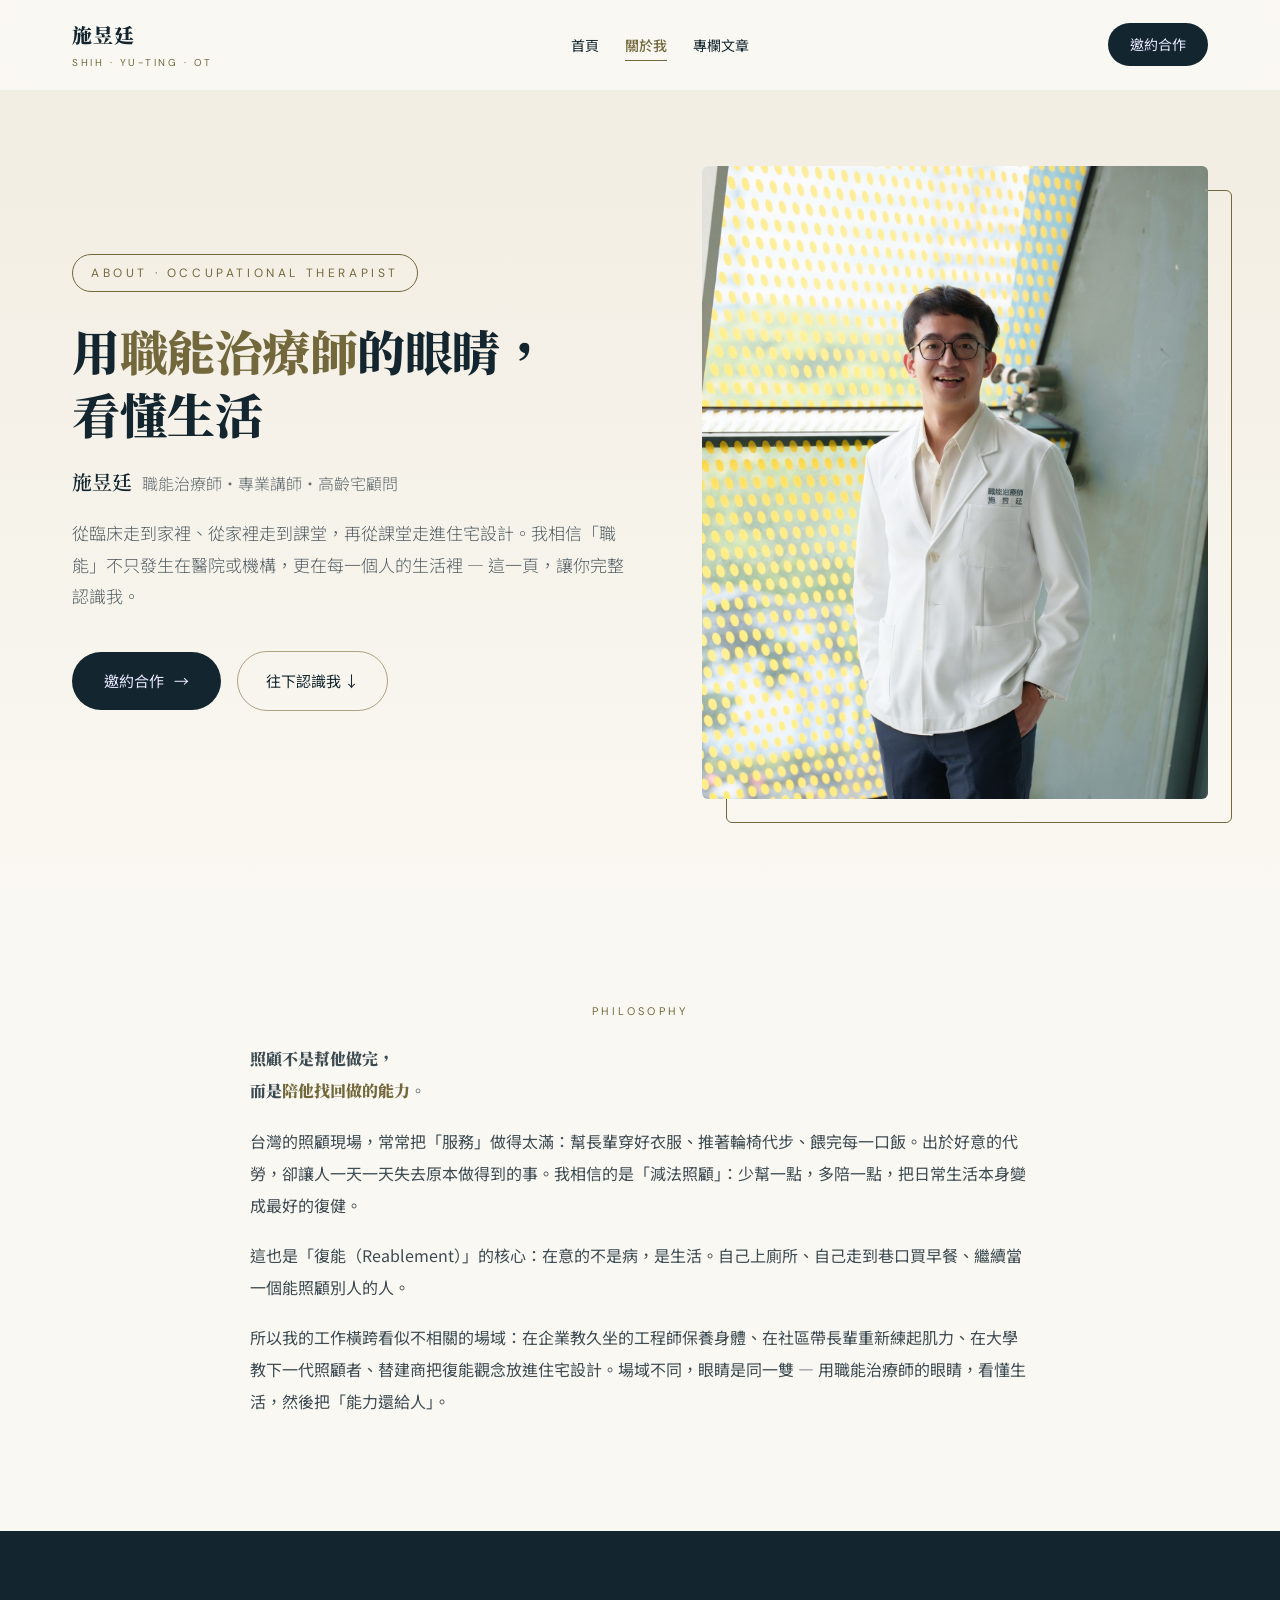
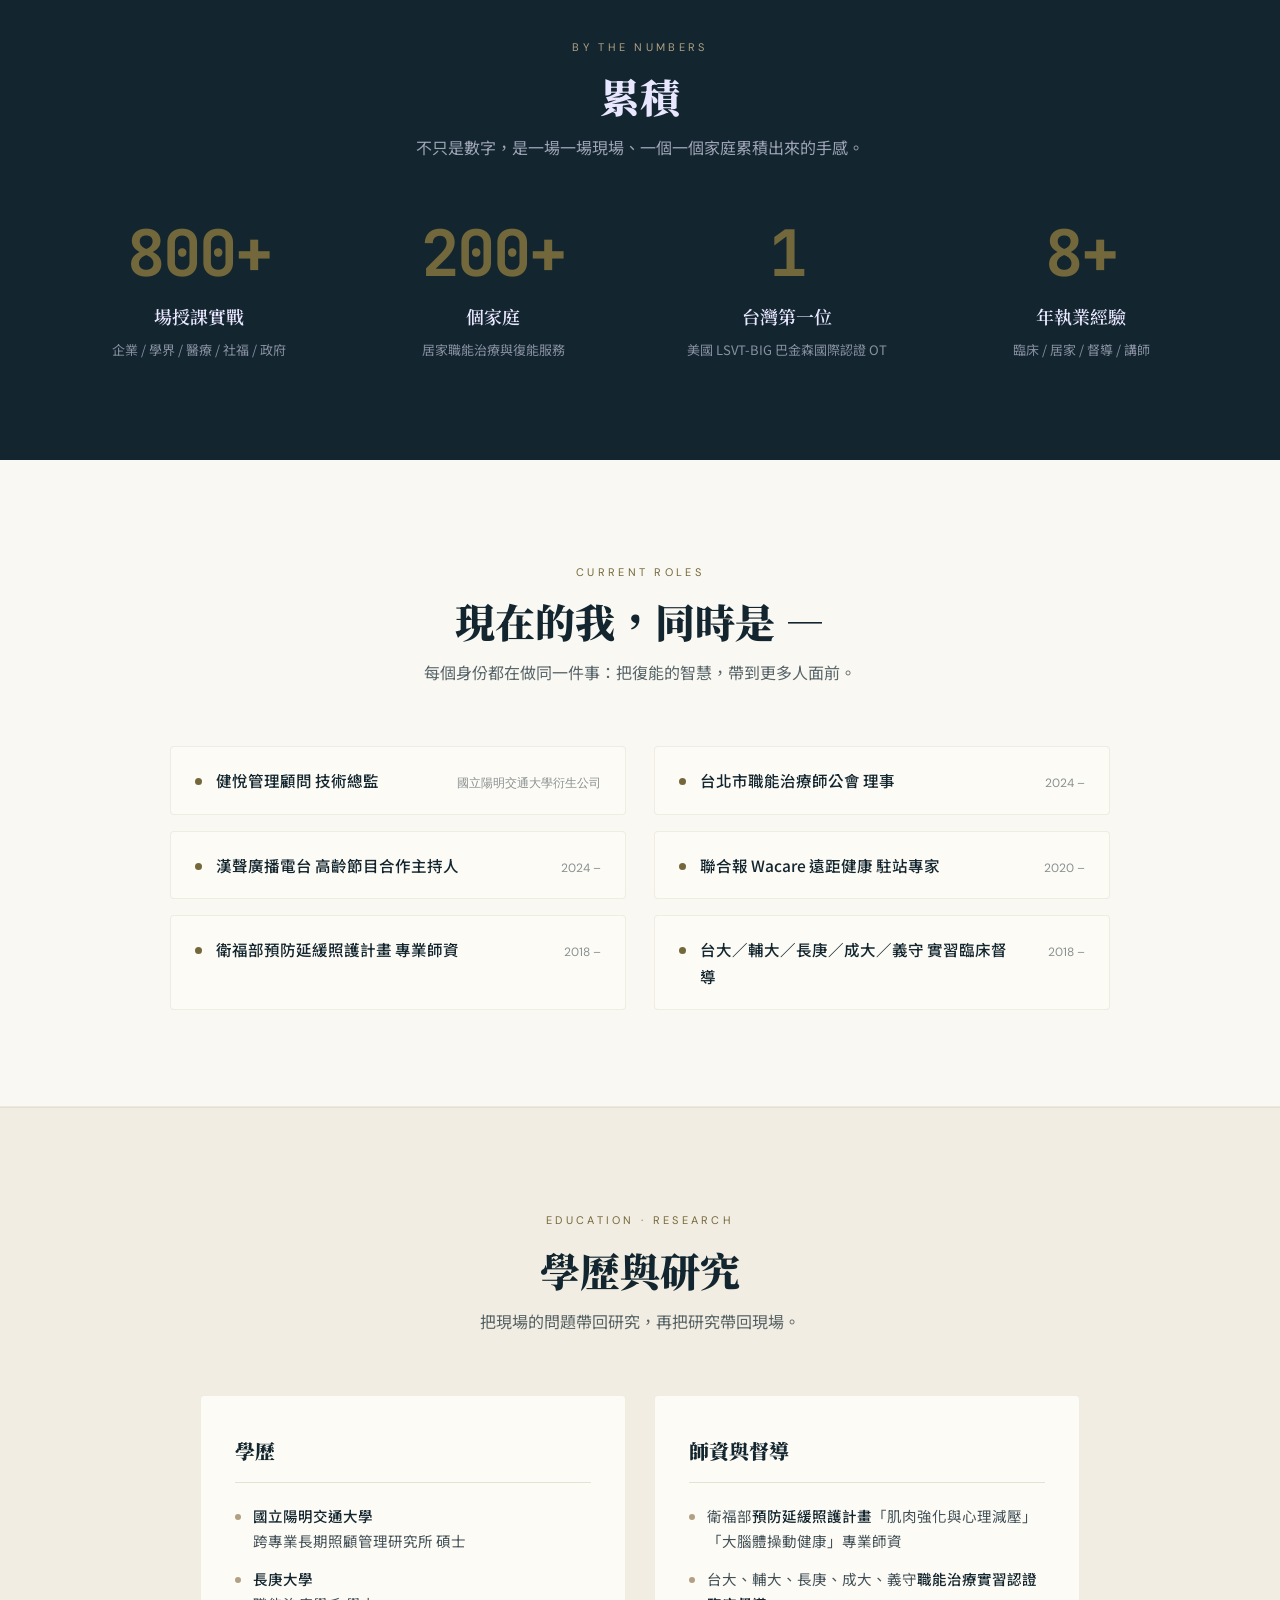
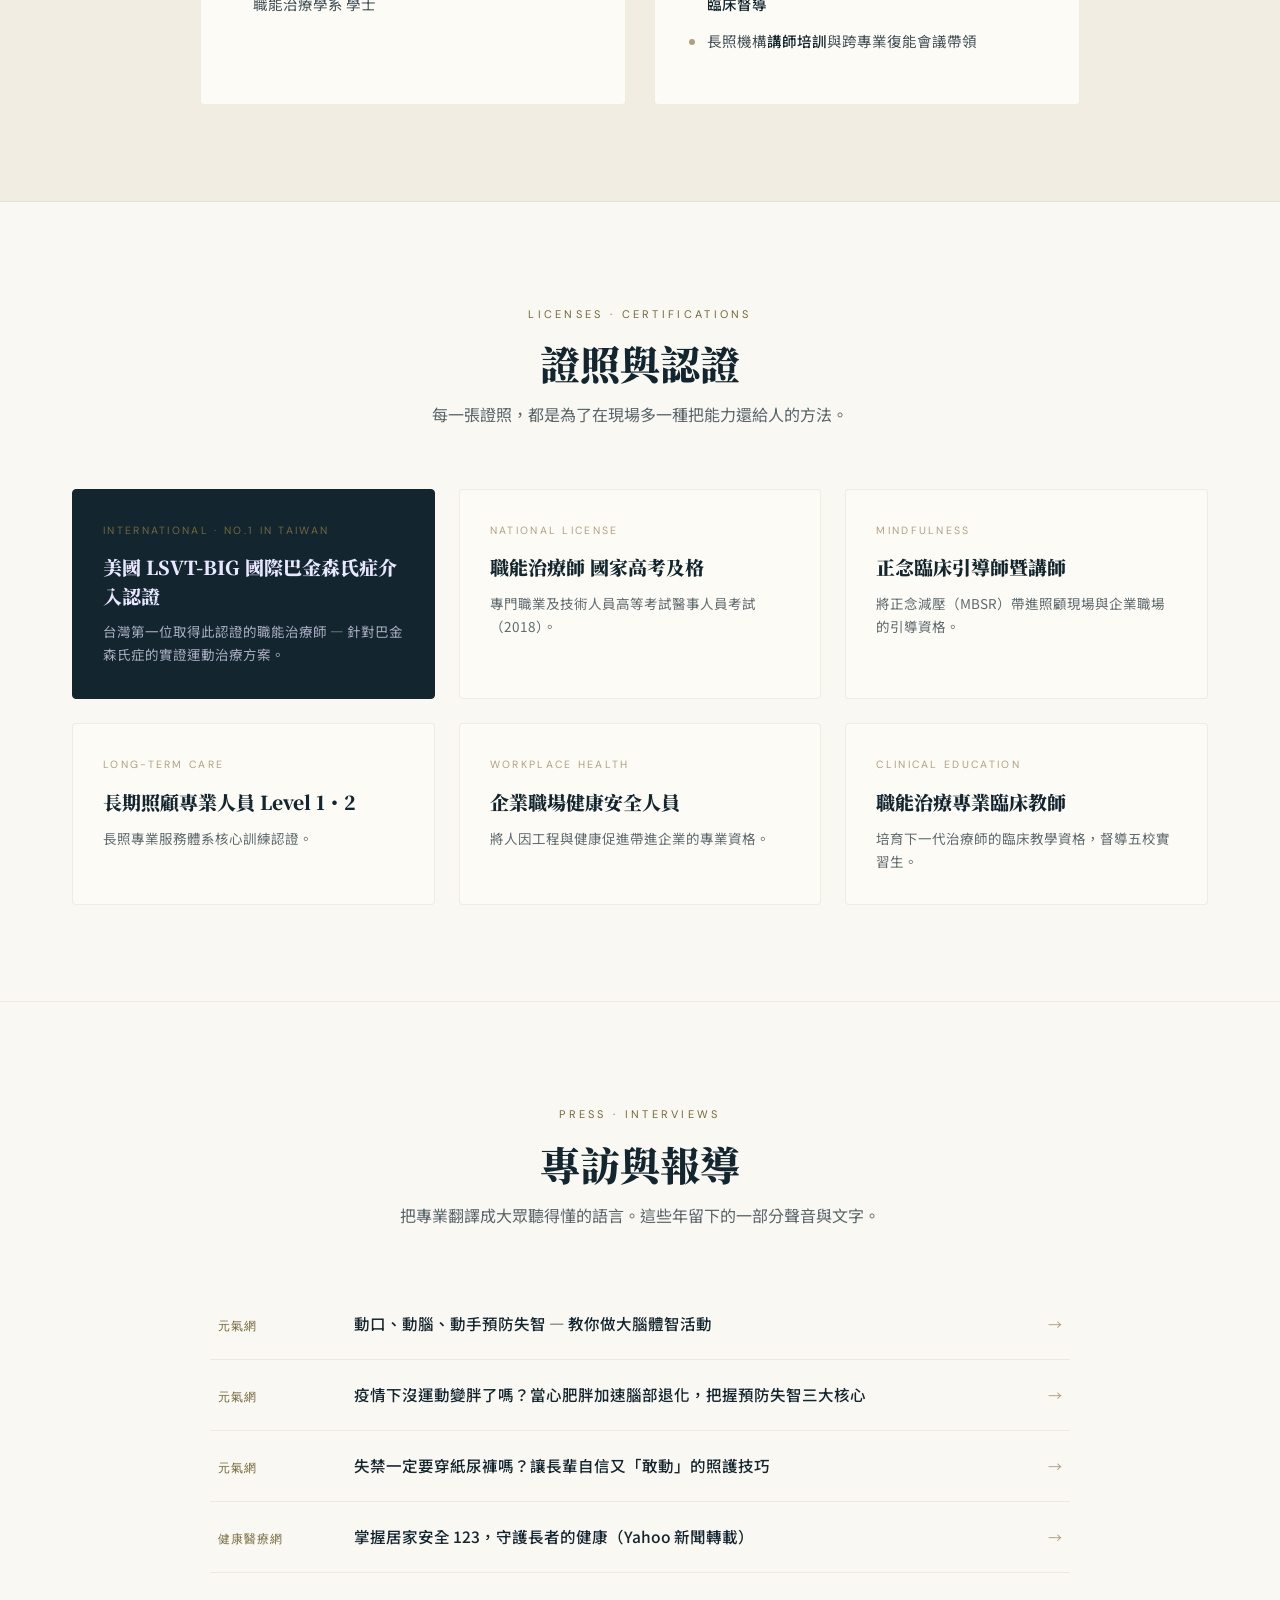
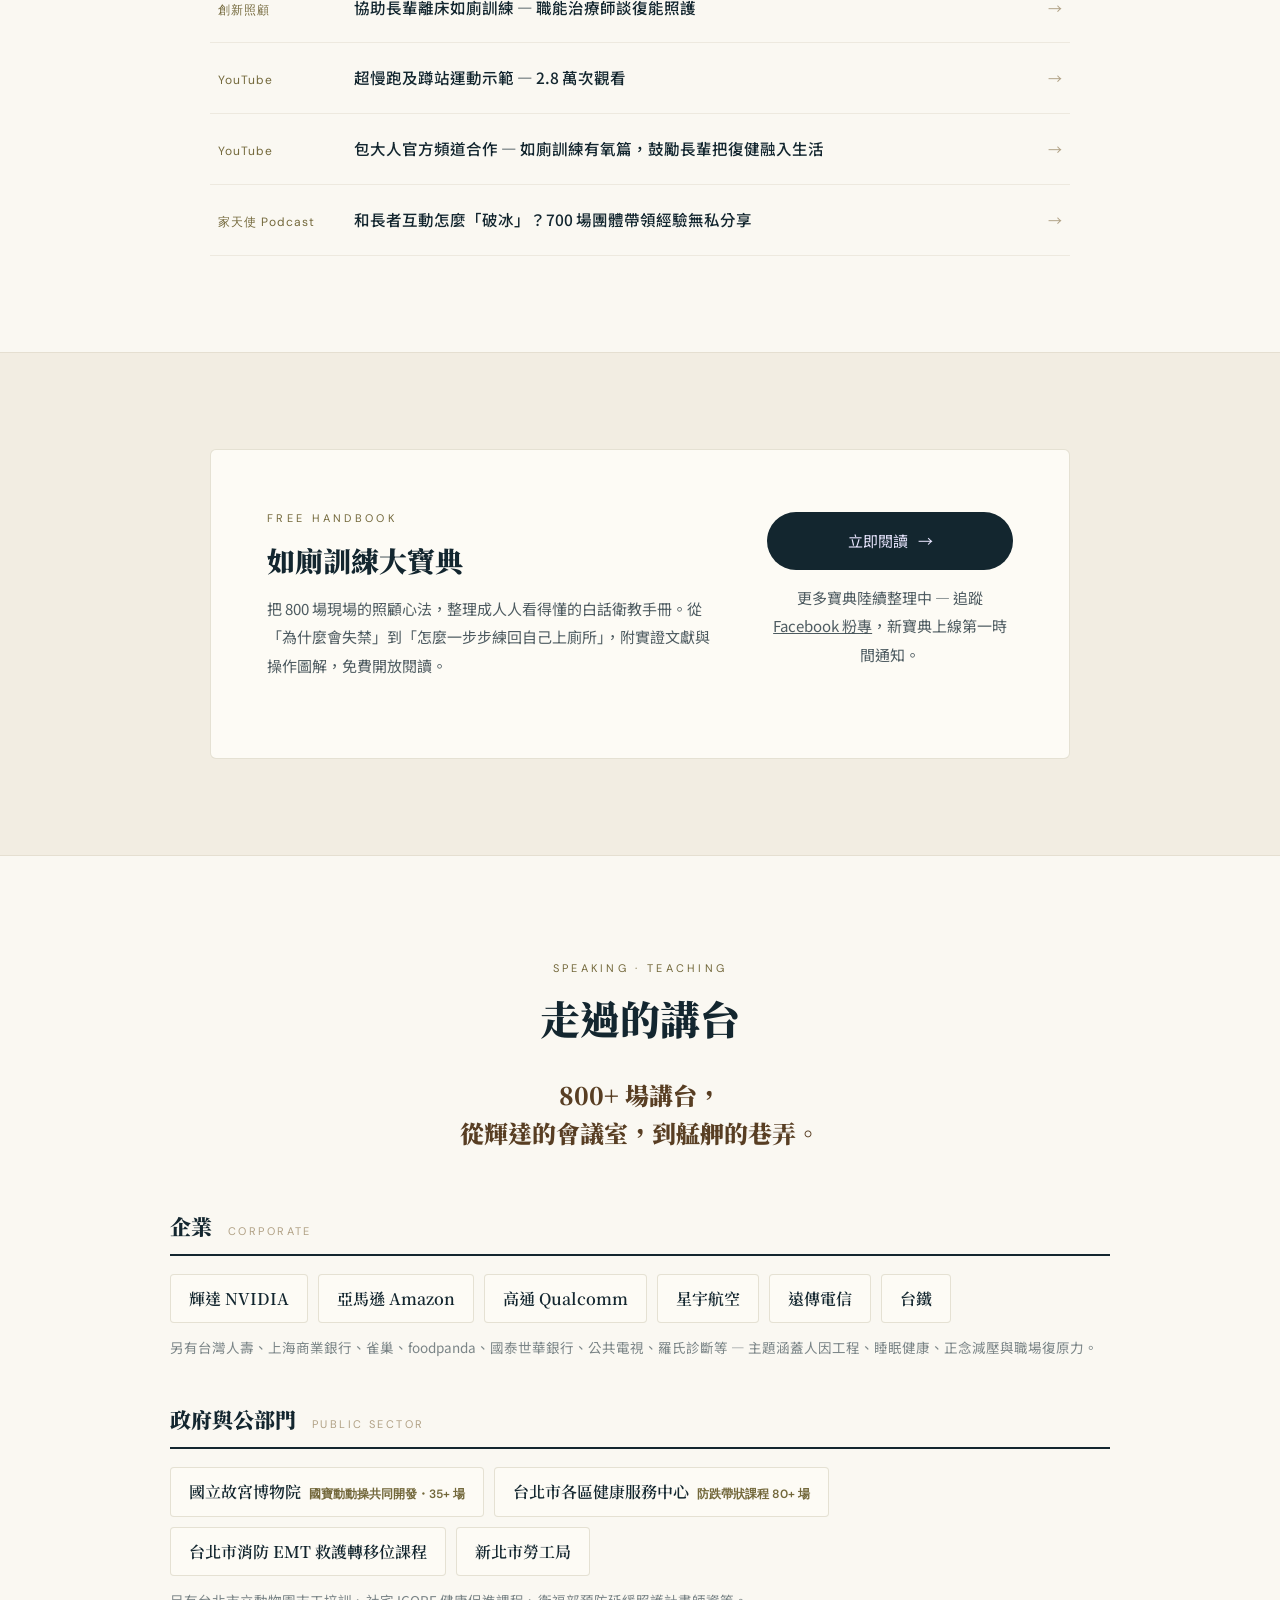
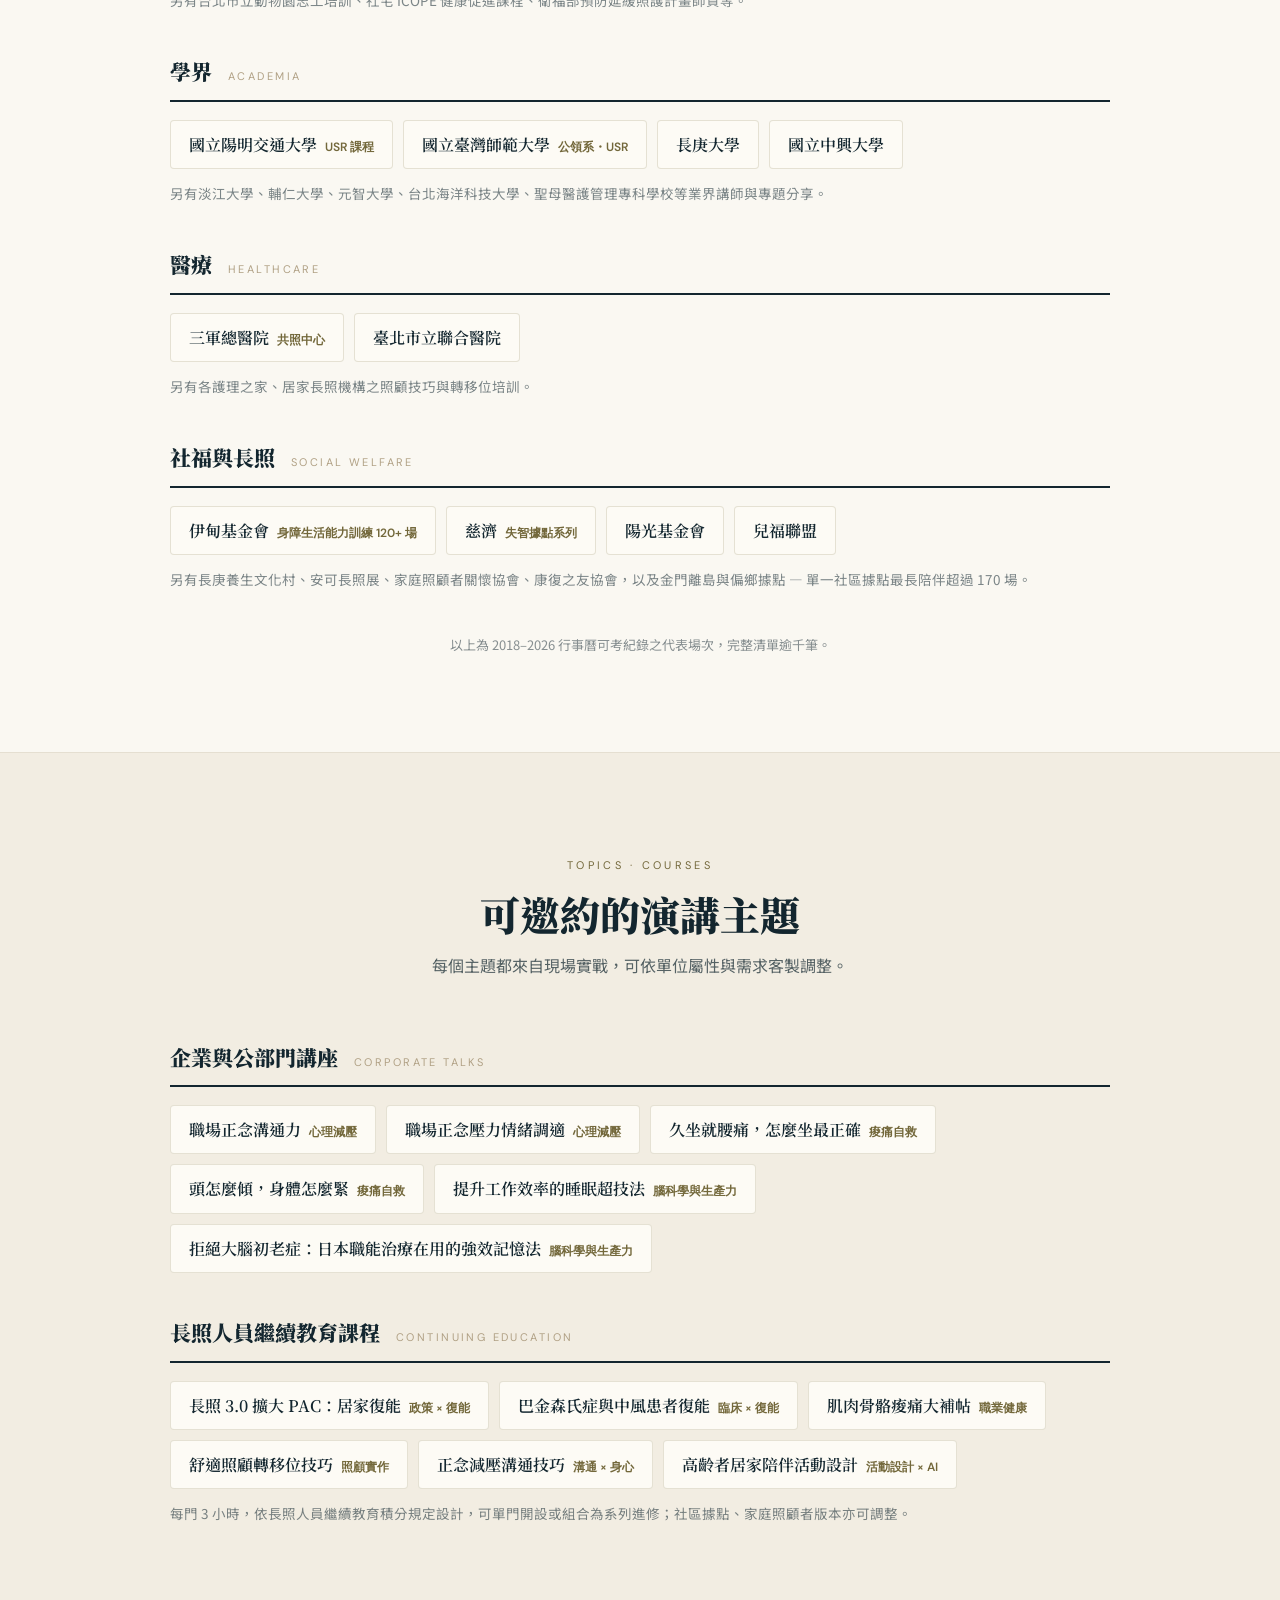
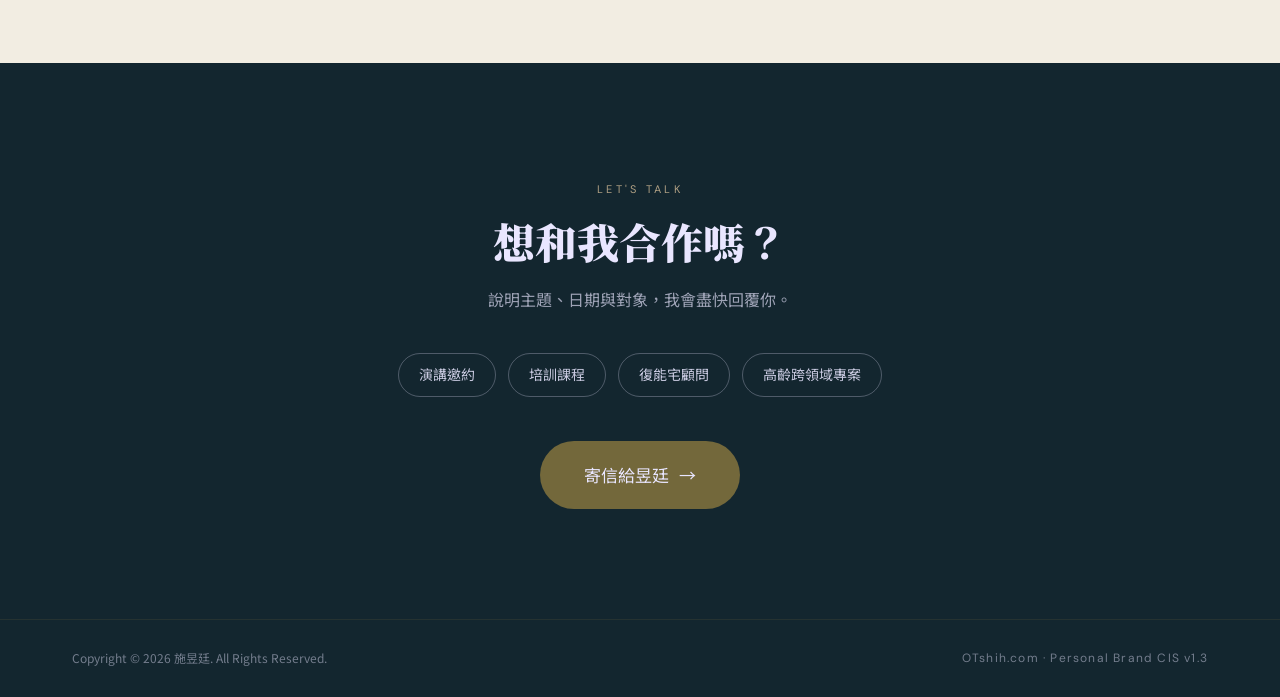
==== commit c62ca6f4: "feat: 換上正式形象照(首頁深色西裝坐姿、關於我窗邊白袍)、走過的講台加亞馬遜 Co-Authored-By: Claude Fable 5 <noreply@anthropic.com>" ====
--- a/about/index.html
+++ b/about/index.html
@@ -855,6 +855,7 @@
         <div class="stage-cat"><h3>企業</h3><span class="stage-cat-en">Corporate</span></div>
         <div class="stage-featured">
           <span>輝達 NVIDIA</span>
+          <span>亞馬遜 Amazon</span>
           <span>高通 Qualcomm</span>
           <span>星宇航空</span>
           <span>遠傳電信</span>
